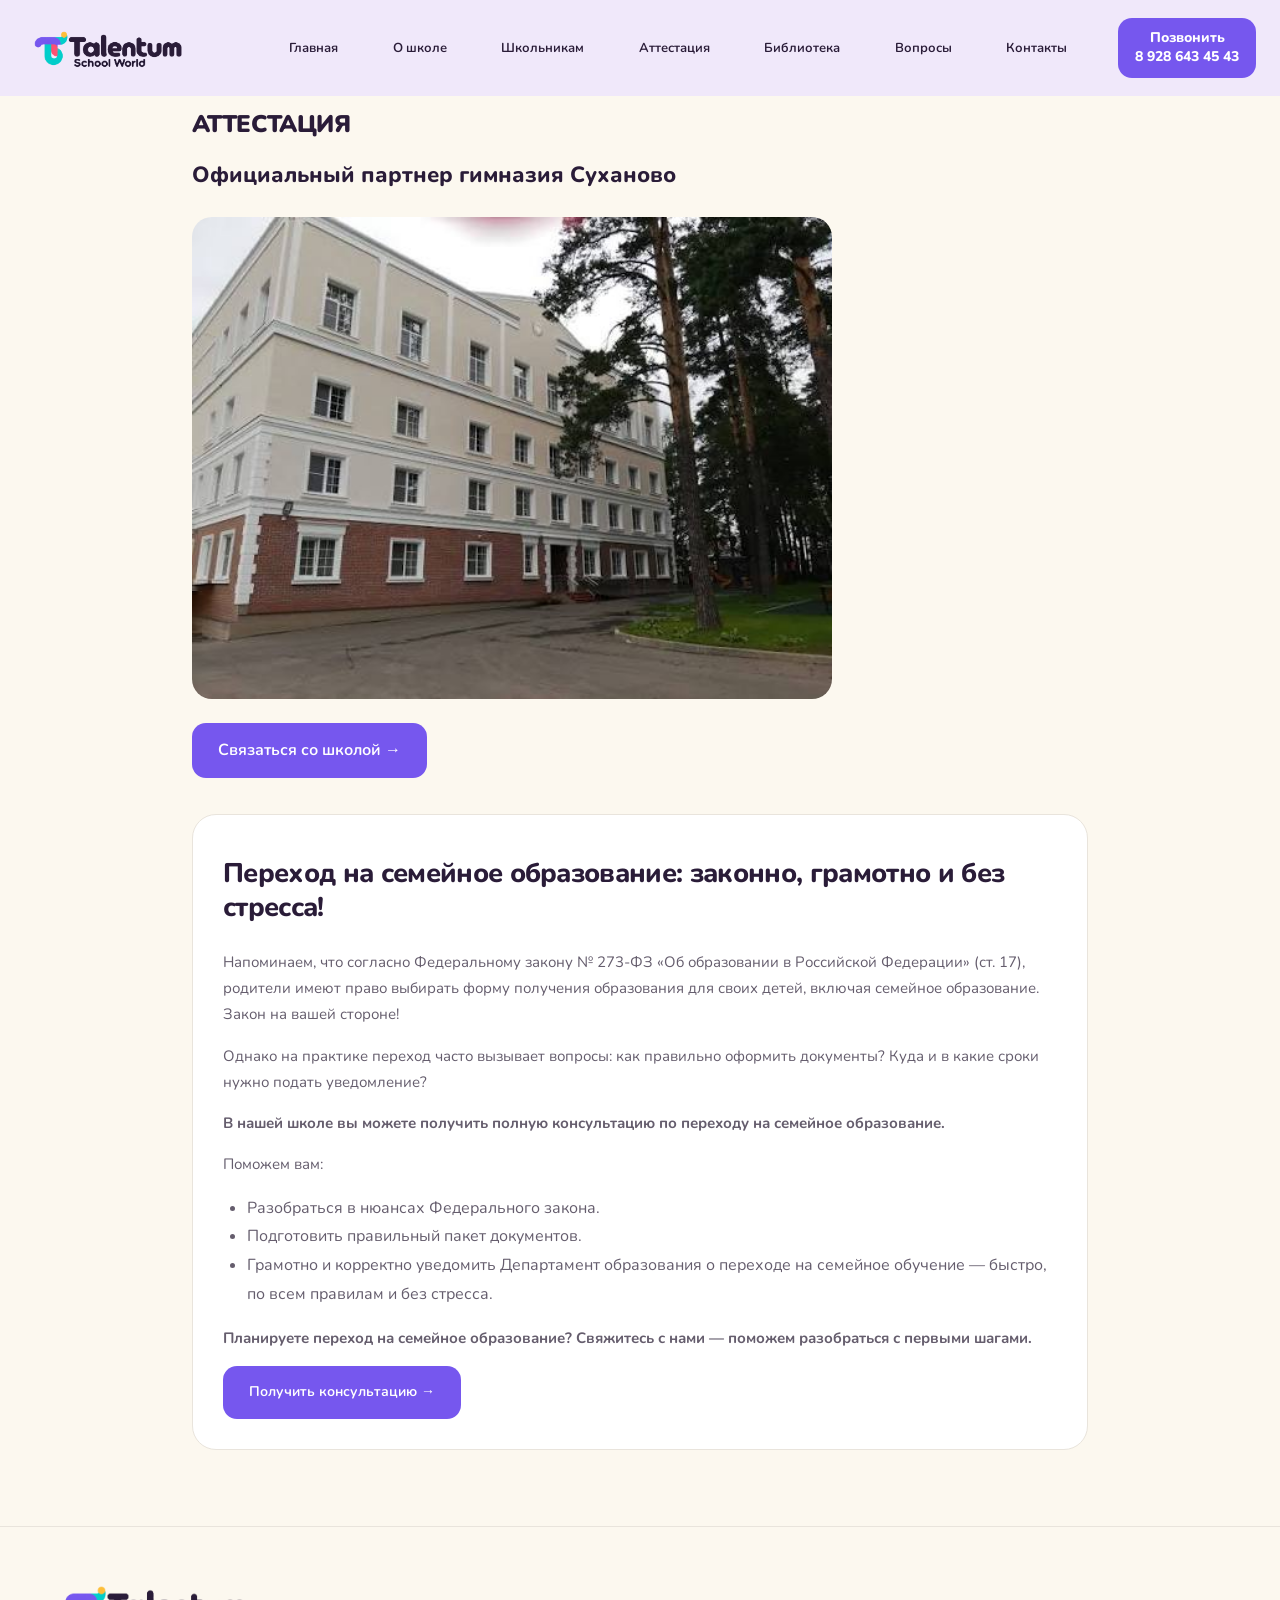
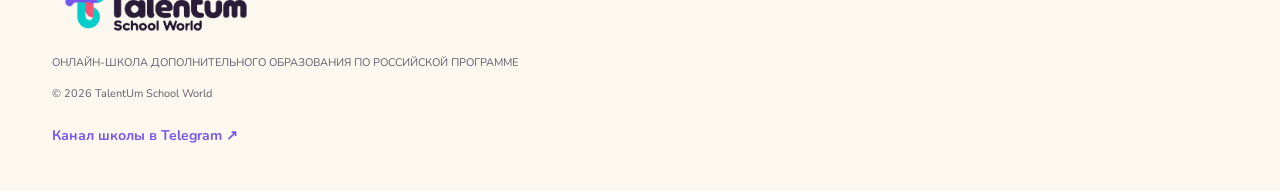
==== attestaciya.html @ a979af8d "Add family education transition consultation and contact action" ====
<!DOCTYPE html>

<html lang="ru"><head><meta charset="utf-8"/><meta content="width=device-width,initial-scale=1" name="viewport"/><title>Аттестация — TalentUm</title><link href="style.css?v=subject-stack-11" rel="stylesheet"/></head><body><header class="header"><div class="wrap" style="display:flex;align-items:center;width:100%"><a aria-label="TalentUm School World — главная" class="logo" href="index.html"><img alt="TalentUm School World" height="724" src="logo.png" width="2172"/></a><input class="mobile-toggle" id="menu" type="checkbox"/><button aria-controls="primary-navigation" aria-expanded="false" aria-label="Открыть меню" class="burger" type="button">☰</button><nav aria-label="Основная навигация" class="nav" id="primary-navigation"><a class="" href="index.html">Главная</a><a class="" href="o-shkole.html">О школе</a><a class="" href="shkolniki.html">Школьникам</a><a class="active" href="attestaciya.html">Аттестация</a><a class="" href="biblioteka.html">Библиотека</a><a class="" href="voprosy.html">Вопросы</a><a class="" href="kontakty.html">Контакты</a></nav><a class="header-booking" href="tel:+79286434543" aria-label="Позвонить в школу: 8 928 643 45 43">Позвонить<br/>8 928 643 45 43</a></div></header><main><section class="section" style="padding-top:12px"><div class="wrap" style="max-width:960px"><h1 style="margin:0 0 16px">АТТЕСТАЦИЯ</h1><p style="font-size:22px;font-weight:800;color:var(--ink)">Официальный партнер гимназия Суханово</p><img src="suhanovo-gymnasium.jpg" alt="Здание гимназии Суханово" width="515" height="388" style="width:100%;max-width:640px;height:auto;border-radius:20px"/><p style="margin:24px 0 0"><a class="btn" href="kontakty.html">Связаться со школой →</a></p><section class="info" aria-labelledby="family-education-heading" style="margin-top:36px"><h2 id="family-education-heading">Переход на семейное образование: законно, грамотно и без стресса!</h2><p>Напоминаем, что согласно Федеральному закону № 273-ФЗ «Об образовании в Российской Федерации» (ст. 17), родители имеют право выбирать форму получения образования для своих детей, включая семейное образование. Закон на вашей стороне!</p><p>Однако на практике переход часто вызывает вопросы: как правильно оформить документы? Куда и в какие сроки нужно подать уведомление?</p><p><strong>В нашей школе вы можете получить полную консультацию по переходу на семейное образование.</strong></p><p>Поможем вам:</p><ul style="padding-left:24px;line-height:1.8;color:var(--muted)"><li>Разобраться в нюансах Федерального закона.</li><li>Подготовить правильный пакет документов.</li><li>Грамотно и корректно уведомить Департамент образования о переходе на семейное обучение — быстро, по всем правилам и без стресса.</li></ul><p><strong>Планируете переход на семейное образование? Свяжитесь с нами — поможем разобраться с первыми шагами.</strong></p><a class="btn" href="kontakty.html">Получить консультацию →</a></section></div></section></main><footer class="footer"><div class="wrap"><div class="logo"><img alt="TalentUm School World" height="724" src="logo.png" width="2172"/></div><p>ОНЛАЙН-ШКОЛА ДОПОЛНИТЕЛЬНОГО ОБРАЗОВАНИЯ ПО РОССИЙСКОЙ ПРОГРАММЕ</p><p>© 2026 TalentUm School World</p><a class="channel-link" href="https://t.me/schoolworldUmmSara" rel="noopener noreferrer" target="_blank">Канал школы в Telegram ↗</a></div></footer><script src="menu.js"></script></body></html>
---- style.css ----
@font-face{font-family:'Nunito';font-style:normal;font-weight:200 1000;font-display:swap;src:url('fonts/nunito-variable.ttf') format('truetype')}
:root{--ink:#2A1C38;--muted:#2A1C38;--purple:#7657EE;--purple-dark:#7657EE;--teal:#01CDCA;--line:#FCF8EF;--paper:#7657EE14;--soft:#7657EE14;--round:26px}
*{box-sizing:border-box}html{scroll-behavior:smooth;scroll-padding-top:100px}body{margin:0;font-family:'Inter Variable',Arial,sans-serif;font-size:17px;color:var(--ink);background:var(--paper)}a{color:inherit;text-decoration:none}button{font:inherit}img{max-width:100%;display:block}h1,h2,h3{font-family:'Manrope Variable',Arial,sans-serif;font-weight:700;letter-spacing:-.045em}p{line-height:1.75;color:var(--muted)}.wrap{max-width:1240px;margin:auto;padding:0 32px}.header{height:96px;background:#FCF8EF;border-bottom:1px solid var(--line);position:sticky;top:0;z-index:20;display:flex;align-items:center}.header .wrap{display:flex;align-items:center;width:100%}.header .logo{margin-right:32px;flex-shrink:0}.header .logo img{width:170px;height:70px;object-fit:contain}.nav{display:flex;gap:20px;align-items:center;margin-left:auto}.nav a{font-size:14px;font-weight:800;white-space:nowrap;padding:10px 0;color:#2A1C38}.nav a.active{color:var(--purple)}.nav a:hover{color:var(--teal)}.btn,.cta{display:inline-flex;align-items:center;justify-content:center;gap:18px;padding:16px 25px;border-radius:15px;background:var(--purple);color:#FCF8EF;font-weight:800;line-height:1.35;border:1px solid transparent;transition:background .2s,transform .2s}.btn:hover,.cta:hover{background:var(--purple-dark);transform:translateY(-2px)}.btn span{font-size:23px}.cta{font-size:13px;padding:13px 17px;margin-left:25px;white-space:nowrap}.burger,.mobile-toggle{display:none}.burger{background:transparent;border:0;font-size:28px;color:var(--ink);cursor:pointer;padding:8px}.hero{padding:64px 0 48px;background:linear-gradient(120deg,#7657EE14 0,#7657EE14 55%,#01CDCA14 100%)}.hero-grid{display:grid;grid-template-columns:1.1fr 1fr;gap:48px;align-items:center}.hero-tag{display:inline-flex;gap:10px;align-items:center;font-size:13px;color:var(--teal);font-weight:800;margin-bottom:24px}.hero-tag>span,.caption-dot{width:8px;height:8px;border-radius:50%;background:#01CDCA;flex-shrink:0}.eyebrow{font-size:12px;font-weight:800;letter-spacing:.11em;text-transform:uppercase;color:var(--teal);line-height:1.7}.school-kind{max-width:760px;font-size:12px;line-height:1.7;letter-spacing:.035em}.hero .school-kind{font-size:10px;max-width:490px;color:#2A1C38;letter-spacing:.045em}.hero h1{font-size:clamp(37px,3.8vw,52px);line-height:1.22;margin:25px 0;max-width:650px}.hero h1 span{color:var(--purple)}.hero p{font-size:17px;max-width:475px;margin-bottom:28px}.hero-actions{display:flex;flex-wrap:wrap;align-items:center;gap:18px}.hero-link{font-size:13px;font-weight:800;color:var(--ink);padding:12px 0}.hero-link:hover{color:var(--purple)}.hero-meta{display:flex;flex-wrap:wrap;gap:10px;align-items:center;font-size:12px;font-weight:700;color:#2A1C38;margin-top:30px}.hero-meta i{width:3px;height:3px;border-radius:50%;background:#2A1C38}.hero-visual{position:relative;height:500px;overflow:hidden;border-radius:36px 36px 100px 36px;background:url('hero.jpg') center/cover;box-shadow:0 18px 60px rgba(65,48,96,.08)}.hero-video{width:100%;height:100%;position:absolute;inset:0;object-fit:cover;pointer-events:none}.hero-visual:after{content:'';position:absolute;inset:55% 0 0;background:linear-gradient(transparent,rgba(30,28,43,.58));pointer-events:none}.visual-caption{position:absolute;bottom:72px;left:28px;z-index:2;color:white;font-size:14px;font-weight:700;display:flex;align-items:center;gap:10px}.caption-dot{background:#01CDCA}.video-toggle{position:absolute;bottom:26px;left:24px;z-index:3;padding:9px 14px;color:#FCF8EF;border:1px solid #FCF8EF75;border-radius:20px;background:#2A1C3842;cursor:pointer;font-size:12px}.features{display:grid;grid-template-columns:repeat(4,minmax(0,1fr));gap:16px;padding:25px 0}.feature{display:flex;align-items:center;gap:16px;background:#FCF8EF;padding:22px 18px;border:1px solid var(--line);border-radius:18px;font-size:14px;font-weight:700;line-height:1.5}.ico{display:flex;justify-content:center;align-items:center;flex-shrink:0;width:42px;height:42px;border-radius:13px;color:var(--purple);background:#7657EE14;font-size:26px}.feature[data-accent='1'] .ico{color:#01CDCA;background:#01CDCA14}.feature[data-accent='2'] .ico{color:#FDBE39;background:#FCF8EF}.feature[data-accent='3'] .ico{color:#2A1C38;background:#01CDCA14}.section{padding:76px 0}.section h2{font-size:35px;line-height:1.35;margin:12px 0 24px;max-width:870px}.section p{margin-top:0}.about{display:grid;grid-template-columns:1fr 1fr;gap:75px;align-items:center}.about img{width:100%;border-radius:30px}.about .btn{margin-top:12px;background:var(--teal)}.cards{display:grid;grid-template-columns:repeat(3,minmax(0,1fr));gap:24px;margin-top:32px}.card{background:#FCF8EF;border:1px solid var(--line);border-radius:26px;overflow:hidden;display:flex;flex-direction:column;transition:transform .2s,box-shadow .2s}.card:hover{transform:translateY(-5px);box-shadow:0 18px 35px #2A1C380c}.card-media{aspect-ratio:2.6;overflow:hidden;width:100%;background:var(--soft)}.card-media img{width:100%;height:auto;max-width:none;transform:translateY(-20%)}.card .body{padding:28px;display:flex;flex-direction:column;flex:1}.card-category{font-size:10px;font-weight:800;letter-spacing:.06em;text-transform:uppercase;color:var(--teal);margin-bottom:18px}.card h3{font-size:24px;margin:0 0 16px;line-height:1.4}.card .mini{font-size:15px;line-height:1.65;margin-bottom:28px}.card .btn{font-size:14px;align-self:flex-start;margin-top:auto;background:#7657EE14;color:var(--purple)}.card .btn:hover{background:#7657EE14}.school-details{background:#FCF8EF}.school-details>.wrap>.eyebrow{color:var(--teal)}.grid2{display:grid;grid-template-columns:1fr 1fr;gap:24px}.info{background:#FCF8EF;border:1px solid var(--line);border-radius:24px;padding:30px;min-width:0}.info h3{font-size:21px;line-height:1.5;margin:0 0 18px}.info h2{font-size:27px;overflow-wrap:break-word}.info p{font-size:16px}.info .btn{font-size:14px}.pagehero{background:linear-gradient(125deg,#7657EE14,#01CDCA14);padding:55px 0 48px;border-bottom:1px solid var(--line)}.pagehero h1{font-size:45px;line-height:1.3;margin:8px 0 20px}.pagehero p{max-width:800px;margin-bottom:12px}.pagehero .term{font-size:14px;color:var(--teal)}.grade-links{display:flex;flex-wrap:wrap;gap:10px;margin:30px 0}.grade-links a{padding:12px 21px;border-radius:12px;background:#FCF8EF;border:1px solid #7657EE14;color:var(--purple);font-weight:800;font-size:14px}.grade-links a:hover{background:var(--soft)}.grade-grid{display:grid;grid-template-columns:repeat(3,minmax(0,1fr));gap:22px}.grade-card{padding:26px;border:1px solid var(--line);border-top:4px solid #7657EE;border-radius:22px;background:#FCF8EF;display:flex;flex-direction:column;scroll-margin-top:125px}.grade-card:nth-child(even){border-top-color:#01CDCA}.grade-head span{font-size:10px;text-transform:uppercase;letter-spacing:.09em;color:#2A1C38;font-weight:800}.grade-head h3{font-size:29px;line-height:1.35;margin:10px 0 25px;color:var(--ink)}.subject-table{width:100%;border-collapse:collapse;font-size:14px}.subject-table th{text-align:left;color:#2A1C38;font-size:10px;padding:0 0 12px;font-weight:700}.subject-table td{padding:12px 0;border-top:1px solid #FCF8EF;line-height:1.5}.subject-table td:last-child,.subject-table th:last-child{text-align:right}.subject-table td:last-child{font-weight:900;color:var(--teal);padding-left:10px}.grade-price{display:flex;align-items:center;justify-content:space-between;gap:8px;margin-top:auto;padding:28px 0 23px}.grade-price span{font-size:11px;color:var(--muted)}.grade-price strong{font-size:27px;white-space:nowrap;color:var(--purple)}.grade-card .btn{font-size:13px;padding:13px 16px;align-self:flex-start}.price-note{margin-top:28px;padding:15px 20px;background:#7657EE14;border-radius:14px;color:#2A1C38;font-size:12px}.price-note p{margin:4px 0}.course-grid{display:grid;grid-template-columns:repeat(3,minmax(0,1fr));gap:24px;margin-top:32px}.course-card{padding:30px;background:#FCF8EF;border:1px solid var(--line);border-radius:24px;display:flex;flex-direction:column}.course-tag{display:flex;align-items:center;justify-content:center;width:52px;height:52px;border-radius:16px;background:#7657EE14;color:var(--purple);font-weight:900}.course-card:nth-child(2) .course-tag{background:#FCF8EF;color:var(--teal)}.course-card:nth-child(3) .course-tag{background:#01CDCA14;color:#2A1C38}.course-card h3{font-size:25px;line-height:1.5;margin:25px 0 12px}.course-price{font-size:38px;color:var(--purple);font-weight:900;margin:20px 0 30px}.course-card .btn{align-self:flex-start;margin-top:auto;font-size:14px}.faq details{border:1px solid var(--line);background:#FCF8EF;padding:24px;border-radius:20px;margin-bottom:15px}.faq summary{font-size:18px;font-weight:800;cursor:pointer;color:var(--ink);line-height:1.5}.faq p{margin:18px 0 0}.contactlinks{display:grid;grid-template-columns:repeat(3,1fr);gap:20px}.contactlinks a{border:1px solid var(--line);padding:24px;border-radius:18px}.footer{background:#FCF8EF;border-top:1px solid var(--line);padding:45px 0;margin-top:0}.footer .logo img{width:160px;height:auto}.footer p{font-size:11px;max-width:760px;line-height:1.8;color:#2A1C38}.footer p:last-child{color:#2A1C38}.sr-only{position:absolute;width:1px;height:1px;padding:0;margin:-1px;overflow:hidden;clip:rect(0,0,0,0);white-space:nowrap;border:0}a:focus-visible,button:focus-visible,summary:focus-visible{outline:3px solid #7657EE;outline-offset:4px}
@media(max-width:1180px){.header{height:80px}.header .logo img{width:155px;height:64px}.header .cta{display:none}.burger{display:block;margin-left:auto}.nav{display:none;position:absolute;top:80px;left:0;right:0;background:#FCF8EF;flex-direction:column;align-items:stretch;padding:12px 30px 22px;gap:0;border-bottom:1px solid var(--line);max-height:calc(100dvh - 80px);overflow-y:auto}.nav a{padding:13px 0;border-bottom:1px solid #7657EE14}.mobile-toggle:checked~.nav{display:flex}.hero-grid{gap:32px}.hero h1{font-size:38px}.hero-visual{height:480px}.grade-grid{grid-template-columns:repeat(2,minmax(0,1fr))}.cards{gap:16px}.card .body{padding:23px}.card h3{font-size:22px}}
@media(max-width:900px){.hero-grid{grid-template-columns:1fr}.hero{padding-top:40px}.hero-copy{max-width:650px}.hero h1{font-size:45px}.hero-visual{height:350px;border-radius:26px 26px 70px 26px}.hero .school-kind{max-width:610px}.hero-meta{margin-top:24px}.features{grid-template-columns:1fr 1fr}.about{grid-template-columns:1fr;gap:35px}.about img{max-height:400px;object-fit:cover}.cards{grid-template-columns:1fr}.card{display:grid;grid-template-columns:1fr 1fr}.card-media{height:100%;aspect-ratio:auto;overflow:hidden}.card-media img{height:125%;width:100%;object-fit:cover;transform:translateY(-20%)}.card .body{padding:30px}.grid2,.course-grid{grid-template-columns:1fr}.section{padding:55px 0}.section h2{font-size:31px}.course-card{padding:26px}.course-price{margin-top:10px}.course-card h3{font-size:24px}}
@media(max-width:550px){body{font-size:16px}.wrap{padding:0 20px}.header{height:76px}.nav{top:76px;max-height:calc(100dvh - 76px)}.header .logo img{width:145px;height:61px}.hero{padding:32px 0 25px}.hero-grid{gap:30px}.hero-tag{margin-bottom:18px;font-size:12px}.hero .school-kind{font-size:9px;line-height:1.85;letter-spacing:.025em}.hero h1{font-size:33px;line-height:1.3;margin:22px 0}.hero p{font-size:16px}.hero-actions{gap:8px}.hero-actions .btn{width:100%;justify-content:space-between;padding:16px 20px}.hero-link{padding-top:16px}.hero-meta{font-size:11px;gap:8px}.hero-visual{height:280px;border-radius:22px 22px 65px 22px}.visual-caption{left:20px;font-size:13px}.video-toggle{left:17px}.features{gap:10px;padding:18px 0}.feature{padding:17px 12px;gap:9px;font-size:12px;align-items:flex-start;flex-direction:column;border-radius:16px}.ico{width:33px;height:33px;border-radius:10px;font-size:21px}.section{padding:45px 0}.section h2{font-size:27px;margin-bottom:23px}.eyebrow{font-size:10px}.about{gap:30px}.about img{border-radius:22px}.cards{margin-top:28px;gap:20px}.card{display:flex}.card-media{height:auto;aspect-ratio:2.6}.card-media img{height:auto;object-fit:unset;transform:translateY(-20%)}.card .body{padding:25px}.card h3{font-size:25px}.card .mini{font-size:15px}.card-category{margin-bottom:15px;font-size:9px}.info{padding:24px;border-radius:20px}.info h3{font-size:20px}.info h2{font-size:24px}.info p{font-size:15px}.pagehero{padding:35px 0}.pagehero h1{font-size:34px}.school-kind{font-size:10px}.grade-grid{grid-template-columns:1fr;gap:20px}.grade-card{padding:24px}.grade-price strong{font-size:30px}.subject-table{font-size:14px}.grade-links{gap:8px}.grade-links a{padding:10px 16px}.course-card h3{font-size:23px}.course-price{font-size:34px}.faq details{padding:20px}.faq summary{font-size:16px}.contactlinks{grid-template-columns:1fr}.footer{padding:35px 0}.footer p{font-size:10px}}
@media(prefers-reduced-motion:reduce){html{scroll-behavior:auto}*,*:before,*:after{transition:none!important}}

/* Consistent SVG benefit icons. */
.feature .ico{display:flex;align-items:center;justify-content:center;flex-shrink:0;line-height:1}
.feature .ico svg{display:block;width:29px;height:29px;flex-shrink:0}
.feature-label{display:block;line-height:1.55}
@media(max-width:550px){.feature .ico{width:38px;height:38px}.feature .ico svg{width:26px;height:26px}.feature-label{line-height:1.6}}

/* Modern typography. */
body{font-size:16px}h1,h2,h3{letter-spacing:-.035em}h1{font-weight:750}.hero h1{font-size:clamp(38px,4vw,56px);line-height:1.12;letter-spacing:-.045em}.hero p{font-size:16px;line-height:1.75}.hero-link{font-weight:650}.nav a{font-size:13px;font-weight:650}.btn,.cta{font-weight:650}.feature{font-size:13px;font-weight:550}.section h2{font-weight:750;line-height:1.25}.card h3,.info h3{font-weight:700;letter-spacing:-.025em}.eyebrow{font-weight:650}.section p{line-height:1.75}.card .mini{font-size:14px}.grade-head h3{font-weight:750}.course-card h3{font-size:23px}.info p{font-size:15px}.hero-meta{font-weight:500}.footer p{font-size:11px}
@media(max-width:1180px){.hero h1{font-size:43px}}
@media(max-width:900px){.hero h1{font-size:46px}}
@media(max-width:550px){.hero h1{font-size:34px;line-height:1.15}.hero p{font-size:15px}.section h2{font-size:28px}.feature{font-size:12px}.card h3{font-size:24px}.info h3{font-size:20px}.info h2{font-size:24px}.course-card h3{font-size:23px}}

/* TalentUm colourful school identity */
:root{--ink:#2A1C38;--muted:#2A1C38;--purple:#7657EE;--purple-dark:#7657EE;--teal:#2A1C38;--line:#FCF8EF;--paper:#FCF8EF;--soft:#7657EE14}
.header{border-bottom:0;box-shadow:0 3px 20px #7657EE20}.nav a.active{color:#7657EE}.nav a.active:after{content:'';display:block;height:3px;background:#FDBE39;border-radius:4px;margin-top:4px}.btn,.cta{background:linear-gradient(#7657EE,#7657EE);box-shadow:0 5px 0 #7657EE,0 8px 16px #7657EE23;border-radius:17px}.btn:hover,.cta:hover{background:#7657EE;box-shadow:0 3px 0 #7657EE}.hero{background:radial-gradient(ellipse at 86% 55%,#FCF8EF 0,transparent 55%),linear-gradient(135deg,#FCF8EF,#FCF8EF);padding:65px 0 35px}.hero-grid{grid-template-columns:.95fr 1.15fr;gap:16px}.hero-tag{background:#FCF8EF;padding:9px 15px;border-radius:24px;color:#7657EE;border:1px solid #7657EE14;margin-bottom:18px}.hero-tag>span{background:#01CDCA}.hero .school-kind{color:#2A1C38;font-size:10px}.hero h1{font-size:clamp(38px,3.7vw,54px);font-weight:800;line-height:1.16;color:#2A1C38}.hero h1 span{color:#7657EE}.hero h1 span:after{content:'';display:block;width:100px;height:7px;border-radius:8px;background:#FDBE39;margin-top:12px}.hero p{color:#2A1C38}.hero-visual{height:auto;overflow:visible;border-radius:0;background:none;box-shadow:none}.hero-visual:after{display:none}.hero-visual>img{width:100%;height:auto;object-fit:contain}.hero-meta{color:#7657EE}.features{gap:18px;padding:30px 0}.feature{border:none;background:#7657EE14;box-shadow:0 5px 0 #7657EE14;border-radius:23px;padding:24px 20px;font-size:14px}.feature:nth-child(2){background:#01CDCA14;box-shadow:0 5px 0 #01CDCA14}.feature:nth-child(3){background:#FCF8EF;box-shadow:0 5px 0 #FCF8EF}.feature:nth-child(4){background:#01CDCA14;box-shadow:0 5px 0 #01CDCA14}.ico,.feature[data-accent='1'] .ico,.feature[data-accent='2'] .ico,.feature[data-accent='3'] .ico{background:#FCF8EF;width:48px;height:48px;border-radius:15px;box-shadow:0 3px 7px #7657EE10;color:#7657EE}.feature[data-accent='1'] .ico{color:#01CDCA}.feature[data-accent='2'] .ico{color:#FDBE39}.feature[data-accent='3'] .ico{color:#7657EE}.eyebrow{color:#7657EE}.section h2{font-weight:800}.about{gap:60px}.about img{box-shadow:0 8px 0 #FCF8EF;border-radius:32px}.about .btn{background:linear-gradient(#01CDCA,#01CDCA);box-shadow:0 5px 0 #2A1C38}.card{border:0;box-shadow:0 6px 0 #7657EE14,0 12px 24px #FDBE3912}.card:nth-child(2){box-shadow:0 6px 0 #01CDCA14}.card:nth-child(3){box-shadow:0 6px 0 #01CDCA14}.card-media{aspect-ratio:1.9}.card-media img{width:100%;height:100%;transform:none;object-fit:cover}.card .btn{background:#7657EE14;box-shadow:none;color:#7657EE}.card:nth-child(2) .btn{background:#01CDCA14;color:#7657EE}.card:nth-child(3) .btn{background:#01CDCA14;color:#2A1C38}.school-details{background:#7657EE14;border-top:1px solid #7657EE14;border-bottom:1px solid #7657EE14}.info{border:0;box-shadow:0 5px 0 #FCF8EF}.school-details .info:nth-child(2){background:#FCF8EF}.pagehero{background:radial-gradient(ellipse at 90% 80%,#FCF8EF,transparent 60%),#FCF8EF}.pagehero h1{font-weight:800;color:#2A1C38}.grade-links a{border:0;box-shadow:0 4px 0 #7657EE14;background:#7657EE14;color:#7657EE}.grade-card{border:0;border-top:7px solid #01CDCA;box-shadow:0 7px 0 #FCF8EF,0 15px 25px #7657EE10}.grade-card:nth-child(even){border-top-color:#7657EE}.grade-head h3{color:#01CDCA}.grade-card:nth-child(even) h3{color:#7657EE}.grade-price strong{color:#01CDCA}.grade-card:nth-child(even) .grade-price strong{color:#7657EE}.course-card{border:0;border-top:7px solid #7657EE;box-shadow:0 6px 0 #FCF8EF}.course-card:nth-child(2){border-top-color:#01CDCA}.course-card:nth-child(3){border-top-color:#7657EE}.course-tag{background:#7657EE14;color:#7657EE;box-shadow:0 4px 0 #7657EE14}.course-card:nth-child(2) .course-tag{background:#01CDCA14;color:#01CDCA}.course-card:nth-child(3) .course-tag{background:#01CDCA14;color:#7657EE}.price-note{background:#FCF8EF;color:#FDBE39}.faq details{border:0;box-shadow:0 4px 0 #FCF8EF}.footer{border-top:4px solid #FDBE39;background:#FCF8EF}.channel-link{display:inline-block;color:#7657EE;font-size:14px;font-weight:700;margin-top:12px}.parents-art{width:460px;max-width:100%;border-radius:30px;margin:0 auto 40px}a:focus-visible,button:focus-visible,summary:focus-visible{outline-color:#7657EE}
@media(max-width:1180px){.hero-grid{gap:15px}.hero h1{font-size:40px}}
@media(max-width:900px){.hero-grid{grid-template-columns:1fr}.hero-copy{max-width:670px}.hero-visual{max-width:670px;width:100%;margin:10px auto 0}.hero h1{font-size:46px}.card-media{height:100%;aspect-ratio:auto}.card-media img{height:100%;transform:none}.about img{object-fit:contain;max-height:none}}
@media(max-width:550px){.hero{padding:30px 0 20px}.hero h1{font-size:34px}.hero-grid{gap:12px}.hero-visual{width:calc(100% + 24px);max-width:none;margin-left:-12px}.hero-actions .btn{width:100%}.hero-meta{margin-top:22px}.features{gap:13px;padding:25px 0}.feature{padding:18px 15px;font-size:12px;gap:12px}.ico,.feature[data-accent='1'] .ico,.feature[data-accent='2'] .ico,.feature[data-accent='3'] .ico{width:42px;height:42px}.card-media{height:auto;aspect-ratio:1.9}.card-media img{height:100%;transform:none}.section h2{font-size:28px}.about{gap:34px}.hero-tag{font-size:11px}.hero .school-kind{font-size:9px}.hero-link{padding-top:18px}}

.feature .ico,.feature[data-accent='1'] .ico,.feature[data-accent='2'] .ico,.feature[data-accent='3'] .ico{width:60px;height:60px;background:transparent;box-shadow:none;border-radius:0}.feature .ico img{width:100%;height:100%;object-fit:contain}.about img{height:340px;object-fit:contain;padding:12px;background:#FCF8EF}.card-media img[src="icon-cap.png"]{object-fit:contain;padding:15px;background:#01CDCA14}.hero-visual{transform:translateX(10px)}
@media(max-width:900px){.hero-visual{transform:none}}
@media(max-width:550px){.feature .ico,.feature[data-accent='1'] .ico,.feature[data-accent='2'] .ico,.feature[data-accent='3'] .ico{width:56px;height:56px}.about img{height:260px}}

/* Soft brand palette inspired by the school's educational materials. */
:root{--ink:#2A1C38;--muted:#655D6D;--purple:#7657EE;--purple-dark:#2A1C38;--teal:#01CDCA;--line:#E9E4DC;--paper:#FCF8EF;--soft:#F0E8FA;--mint:#E3F5EF;--rose:#FCEAF0;--butter:#FFF4D3;--surface:#FFFFFF;--yellow:#FDBE39}
body,.header,.footer,.nav{background:var(--paper)}
.header{border-bottom:1px solid var(--line);box-shadow:none}
.nav a,.hero .school-kind,.hero p,.hero-meta,.footer p,.grade-head span,.subject-table th{color:var(--muted)}
h1,h2,h3,.hero h1,.pagehero h1,.grade-head h3,.grade-card:nth-child(even) h3,.grade-price strong,.grade-card:nth-child(even) .grade-price strong,.course-price{color:var(--ink)}
.hero h1 span{color:var(--ink)}
.hero h1 span:after{background:var(--teal);height:4px;width:64px}
.btn,.cta,.about .btn,.hero-actions .lesson-cta{background:var(--purple);color:var(--surface);box-shadow:none;border-radius:14px}
.btn:hover,.cta:hover,.about .btn:hover{background:var(--ink);color:var(--surface);box-shadow:none}
.hero,.pagehero{background:var(--paper)}
.hero-tag{color:var(--ink);background:var(--soft);border:1px solid transparent}
.hero-tag>span{background:var(--teal)}
.eyebrow,.card-category,.school-details>.wrap>.eyebrow,.pagehero .term{color:var(--ink)}
.feature,.feature:nth-child(2),.feature:nth-child(3),.feature:nth-child(4){box-shadow:none;border:1px solid var(--line)}
.feature{background:var(--soft)}
.feature:nth-child(2){background:var(--mint)}
.feature:nth-child(3){background:var(--rose)}
.feature:nth-child(4){background:var(--butter)}
.card,.info,.grade-card,.course-card,.faq details{background:var(--surface);border:1px solid var(--line);box-shadow:none}
.card:nth-child(2),.card:nth-child(3),.card:hover{box-shadow:none}
.card:hover{border-color:#7657EE70}
.card-media{background:var(--soft)}
.card .btn,.card:nth-child(2) .btn,.card:nth-child(3) .btn{background:var(--soft);color:var(--ink);box-shadow:none}
.card:nth-child(2) .btn{background:var(--rose)}
.card:nth-child(3) .btn{background:var(--mint)}
.card .btn:hover{background:var(--purple);color:var(--surface)}
.school-details{background:var(--mint);border-color:var(--line)}
.school-details .info:nth-child(2){background:var(--soft)}
.grade-links a{background:var(--soft);color:var(--ink);border:1px solid var(--line);box-shadow:none}
.grade-links a:hover{background:var(--mint)}
.grade-card,.course-card{border-top:4px solid var(--purple)}
.grade-card:nth-child(even),.course-card:nth-child(2){border-top-color:var(--teal)}
.course-card:nth-child(3){border-top-color:#E8A3BE}
.course-tag,.course-card:nth-child(2) .course-tag,.course-card:nth-child(3) .course-tag{background:var(--soft);color:var(--ink);box-shadow:none}
.course-card:nth-child(2) .course-tag{background:var(--mint)}
.course-card:nth-child(3) .course-tag{background:var(--rose)}
.subject-table td{border-color:var(--line)}
.subject-table td:last-child{color:var(--ink)}
.price-note{background:var(--butter);color:var(--ink)}
.about img,.card-media img[src="icon-cap.png"]{background:var(--soft);box-shadow:none}
.footer{border-top:1px solid var(--line)}
.channel-link{color:var(--purple)}
.contactlinks a{background:var(--surface);border-color:var(--line)}
a:focus-visible,button:focus-visible,summary:focus-visible{outline-color:var(--purple)}

/* Preserve the supplied transparent logo and its original proportions. */
.header .logo img{width:190px;height:auto;object-fit:contain}
.footer .logo img{width:210px;height:auto}
@media(max-width:1180px){.header .logo img{width:180px;height:auto}}
@media(max-width:550px){.header .logo img{width:165px;height:auto}}

/* Translucent lavender header with evenly spaced navigation. */
body,button{font-family:'Nunito',Arial,sans-serif}
h1,h2,h3{font-family:'Nunito',Arial,sans-serif;letter-spacing:-.025em;font-weight:900}
.header{background:var(--soft);border-bottom:0;backdrop-filter:blur(10px);-webkit-backdrop-filter:blur(10px)}
.header .logo{margin-right:32px}
.nav a{border:1px solid transparent;border-radius:10px;padding:9px 5px;background:transparent;color:#2A1C38;transition:border-color .2s,background-color .2s}
.nav a.active{color:#2A1C38;border-color:transparent;background:transparent}
.nav a.active:after{display:none}
.nav a:hover,.nav a:focus-visible{border-color:#2A1C38;color:#2A1C38;background:transparent}
.header-booking{display:inline-flex;align-items:center;justify-content:center;flex-shrink:0;max-width:205px;padding:10px 16px;margin-left:32px;border:1px solid transparent;border-radius:14px;background:#7657EE;color:#FFFFFF;font-size:14px;font-weight:800;text-align:center;line-height:1.35;transition:border-color .2s,background-color .2s}
.header-booking:hover,.header-booking:focus-visible{border-color:#2A1C38;background:#7657EE}
@media(min-width:1181px){.header .wrap{max-width:1500px;gap:0;padding-left:24px;padding-right:24px}.header .logo img{width:170px}.nav{margin-left:0;flex:1;min-width:0;justify-content:space-between;gap:8px;background:transparent}.nav a{font-size:13px}}
@media(max-width:1180px){.nav{background:var(--soft);gap:12px}.nav a{padding:12px 16px}.header-booking{margin-left:16px;max-width:205px}.burger{order:3;margin-left:16px}.header .logo{margin-right:auto}}
@media(max-width:550px){.header .wrap{padding:0 16px}.header .logo img{width:125px}.header-booking{font-size:11px;padding:8px;max-width:138px;margin-left:8px}.burger{margin-left:8px;padding:6px}}
@media(max-width:360px){.header .logo img{width:105px}.header-booking{max-width:125px}}
.hero-actions .lesson-cta{background:#7657EE;color:#FCF8EF;max-width:100%;text-align:center}
.hero-actions .lesson-cta:hover{background:#2A1C38}

/* Full-width background video with a dark overlay for readable hero copy. */
.hero{position:relative;isolation:isolate;overflow:hidden;background:#2A1C38;padding:90px 0;min-height:620px;display:flex;align-items:center}
.hero .hero-school-video{position:absolute;inset:0;z-index:-2;width:100%;height:100%;object-fit:cover;pointer-events:none}
.hero::before{content:"";position:absolute;inset:0;z-index:-1;background:linear-gradient(90deg,rgba(18,13,28,.64),rgba(18,13,28,.30))}
.hero .hero-grid{width:100%;grid-template-columns:1fr;gap:0}
.hero .hero-copy{max-width:760px}
.hero h1,.hero h1 span,.hero p,.hero .school-kind,.hero .hero-meta,.hero .hero-link{color:#fff}
.hero h1,.hero p,.hero .school-kind,.hero .hero-meta,.hero .hero-link{text-shadow:0 2px 12px #0006}
.hero .hero-tag{background:#FCF8EFed;color:var(--ink)}
.hero .hero-meta i{background:#fff8}
.hero .hero-link:focus-visible{outline-color:#fff}
@media(max-width:900px){.hero{padding:70px 0;min-height:580px}}
@media(max-width:550px){.hero{padding:48px 0;min-height:560px}.hero::before{background:rgba(18,13,28,.55)}}

/* Muted contact colors complement the school palette. */
.contactlinks a{display:flex;align-items:center;justify-content:center;min-height:88px;text-align:center;font-weight:800;line-height:1.5;transition:background-color .2s,box-shadow .2s,transform .2s}
.contactlinks .contact-telegram{background:#DCEEF8;border-color:#BDDCEB;color:#24546C}
.contactlinks .contact-whatsapp{background:#DDF0E5;border-color:#BBDDC9;color:#285C43}
.contactlinks .contact-phone{background:var(--soft);border-color:#D8C8EC;color:#573F85}
.contactlinks .contact-telegram:hover{background:#CBE5F3}
.contactlinks .contact-whatsapp:hover{background:#CAE7D7}
.contactlinks .contact-phone:hover{background:#E4D7F3}
.contactlinks a:hover{transform:translateY(-2px);box-shadow:0 5px 16px #2A1C3810}
@media(prefers-reduced-motion:reduce){.contactlinks a{transition:none}.contactlinks a:hover{transform:none}}

/* Bring the hero copy upward and give the message a little more presence. */
.hero{align-items:flex-start;padding-top:56px}
.hero h1{font-size:clamp(42px,4.2vw,60px);max-width:760px}
.hero p{font-size:18px;max-width:540px}
@media(max-width:900px){.hero{padding-top:44px}.hero h1{font-size:48px}}
@media(max-width:550px){.hero{padding-top:32px}.hero h1{font-size:36px}.hero p{font-size:17px}}

/* Give the desktop menu breathing room after the logo. */
@media(min-width:1181px){.header .logo{margin-right:64px}.header .nav{gap:20px;justify-content:space-between}.header .nav a{padding:10px 0}.header-booking{margin-left:36px}}
@media(min-width:1440px){.header .logo{margin-right:80px}.header .nav{gap:28px}}

/* Fit the full hero message into shorter desktop windows. */
@media(min-width:901px){
 .hero{min-height:calc(100svh - 96px);padding:36px 0 28px;align-items:center}
}
@media(min-width:901px) and (max-height:760px){
 .hero{padding:24px 0}
 .hero h1{font-size:clamp(42px,3.7vw,52px);line-height:1.12;margin:18px 0}
 .hero p{font-size:17px;line-height:1.6;margin:18px 0}
 .hero .hero-meta{margin-top:20px}
 .hero .school-kind{line-height:1.5}
}

/* Enrollment gift and expandable attestation information. */
.school-bonus{padding:36px 0}
.bonus-card{display:flex;align-items:center;justify-content:space-between;gap:32px;padding:32px 36px;background:var(--butter);border:1px solid #EAD9A6;border-radius:24px}
.bonus-card .eyebrow{color:#735425}
.bonus-card h2{margin:10px 0 12px}
.bonus-card p{margin:0;max-width:680px;color:var(--ink)}
.bonus-card .btn{flex-shrink:0}
.attestation-card{margin-top:24px;background:var(--soft);border:1px solid #D8C8EC;border-radius:20px;overflow:hidden}
.attestation-card summary{display:flex;align-items:center;justify-content:space-between;gap:20px;padding:26px 32px;font-size:20px;font-weight:900;letter-spacing:.06em;cursor:pointer;list-style:none}
.attestation-card summary::-webkit-details-marker{display:none}
.attestation-card summary::after{content:'+';font-size:28px;line-height:1}
.attestation-card[open] summary::after{content:'−'}
.attestation-content{padding:0 32px 28px}
.attestation-content p{margin:0;font-size:20px;font-weight:800;color:var(--ink)}
.attestation-content img{width:100%;height:auto;margin-top:24px;border-radius:16px}
@media(max-width:700px){.bonus-card{flex-direction:column;align-items:stretch;padding:26px 22px;gap:24px}.bonus-card h2{font-size:28px}.attestation-card summary{padding:22px;font-size:18px}.attestation-content{padding:0 22px 24px}.attestation-content p{font-size:18px}}

/* Keep space between desktop menu labels and their hover borders. */
@media(min-width:1181px){.header .nav a{padding:10px 14px}.header .nav{gap:12px}}

/* A little more separation between the logo and desktop navigation. */
@media(min-width:1181px){.header .logo{margin-right:80px}}
@media(min-width:1440px){.header .logo{margin-right:96px}}

/* Gift illustration matches the purple and gold offer palette. */
.bonus-card{display:grid;grid-template-columns:150px minmax(0,1fr) auto;gap:28px}
.bonus-art{display:block;width:150px;height:auto;object-fit:contain}
@media(min-width:701px) and (max-width:1000px){.bonus-card{grid-template-columns:120px minmax(0,1fr)}.bonus-art{width:120px;grid-row:1 / 3}.bonus-card .btn{grid-column:2;justify-self:start}}
@media(max-width:700px){.bonus-card{grid-template-columns:1fr;gap:18px}.bonus-art{width:130px;justify-self:center}.bonus-card .btn{justify-self:stretch}}

/* Stacked subject cards with quiet controls on the image. */
.subject-carousel{min-width:0;align-self:start;position:relative;isolation:isolate;padding:16px 16px 0 0}
.subject-carousel::before,.subject-carousel::after{content:'';position:absolute;border-radius:20px;inset:0 0 24px 24px;background:var(--paper) center/cover no-repeat;border:1px solid #D8C8EC;pointer-events:none}
.subject-carousel::before{background-image:var(--stack-back);opacity:.45}
.subject-carousel::after{inset:8px 8px 12px 12px;background-image:var(--stack-next);opacity:.7}
.subject-slides{position:relative;z-index:1;display:flex;overflow-x:auto;scroll-snap-type:x mandatory;scrollbar-width:none;border-radius:20px;overscroll-behavior-x:contain;box-shadow:0 8px 24px #2A1C3812}
.subject-slides::-webkit-scrollbar{display:none}
.subject-slide{flex:0 0 100%;min-width:0;margin:0;scroll-snap-align:start;scroll-snap-stop:always;background:var(--paper)}
.subject-slide img{display:block;width:100%;height:auto;aspect-ratio:16/9;object-fit:contain;border-radius:20px}
.subject-controls{position:absolute;z-index:2;left:10px;right:26px;top:calc(50% + 8px);transform:translateY(-50%);display:flex;align-items:center;justify-content:space-between;pointer-events:none}
.subject-controls button{pointer-events:auto;display:flex;align-items:center;justify-content:center;width:42px;height:48px;border:1px solid #2A1C381A;border-radius:14px;background:#FCF8EFC9;color:#2A1C38;font:inherit;font-size:26px;cursor:pointer;opacity:0;transition:opacity .2s,background-color .2s;box-shadow:0 2px 8px #2A1C3810}
.subject-carousel:hover .subject-controls button,.subject-carousel:focus-within .subject-controls button{opacity:.65}
.subject-controls button:hover,.subject-controls button:focus-visible{opacity:1;background:var(--paper)}
@media(hover:none),(pointer:coarse){.subject-controls button{opacity:.65}}
@media(prefers-reduced-motion:reduce){.subject-controls button{transition:none}}

/* Yellow brand accent keeps the free lesson action visible over video. */
.hero-actions .lesson-cta{background:var(--yellow);color:var(--ink);border-color:var(--yellow);box-shadow:0 6px 20px #FDBE3930}
.hero-actions .lesson-cta:hover,.hero-actions .lesson-cta:focus-visible{background:#FFD16A;color:var(--ink);border-color:#FFD16A;box-shadow:0 8px 24px #FDBE3940}
.hero-actions .lesson-cta:focus-visible{outline:3px solid #fff;outline-offset:4px}

/* White headline over the darkened video. */
.hero h1,.hero h1 span{color:#fff}
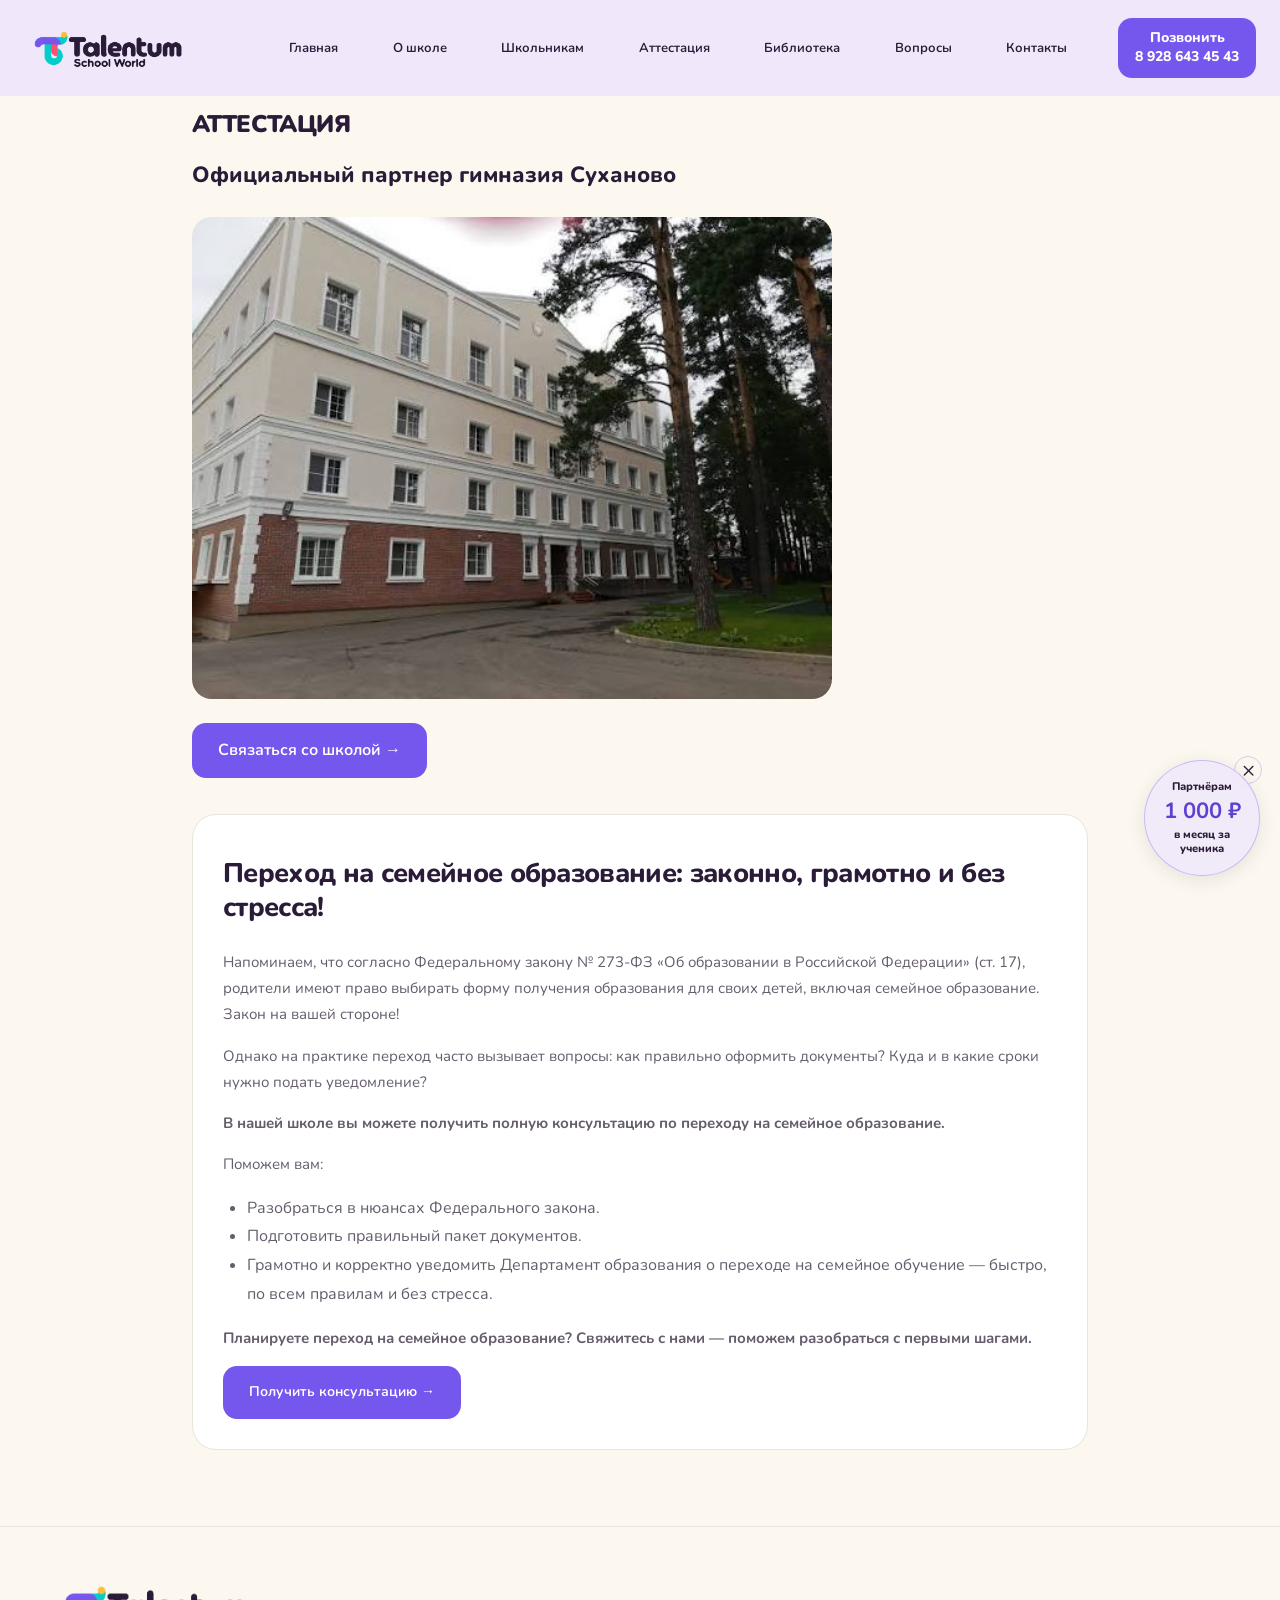
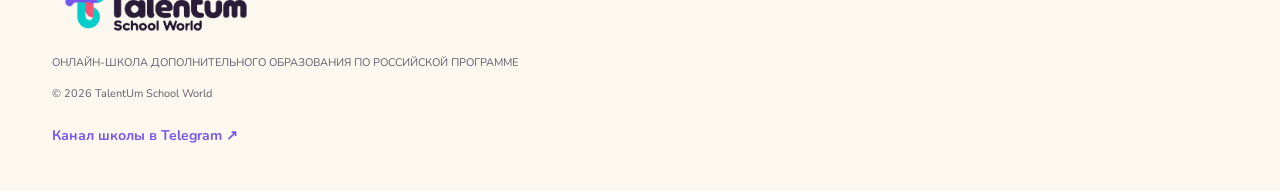
==== commit 38b468ed: "Add dismissible partner program banner and accessible details dialog" ====
--- a/attestaciya.html
+++ b/attestaciya.html
@@ -1,3 +1,3 @@
 <!DOCTYPE html>
 
-<html lang="ru"><head><meta charset="utf-8"/><meta content="width=device-width,initial-scale=1" name="viewport"/><title>Аттестация — TalentUm</title><link href="style.css?v=subject-stack-11" rel="stylesheet"/></head><body><header class="header"><div class="wrap" style="display:flex;align-items:center;width:100%"><a aria-label="TalentUm School World — главная" class="logo" href="index.html"><img alt="TalentUm School World" height="724" src="logo.png" width="2172"/></a><input class="mobile-toggle" id="menu" type="checkbox"/><button aria-controls="primary-navigation" aria-expanded="false" aria-label="Открыть меню" class="burger" type="button">☰</button><nav aria-label="Основная навигация" class="nav" id="primary-navigation"><a class="" href="index.html">Главная</a><a class="" href="o-shkole.html">О школе</a><a class="" href="shkolniki.html">Школьникам</a><a class="active" href="attestaciya.html">Аттестация</a><a class="" href="biblioteka.html">Библиотека</a><a class="" href="voprosy.html">Вопросы</a><a class="" href="kontakty.html">Контакты</a></nav><a class="header-booking" href="tel:+79286434543" aria-label="Позвонить в школу: 8 928 643 45 43">Позвонить<br/>8 928 643 45 43</a></div></header><main><section class="section" style="padding-top:12px"><div class="wrap" style="max-width:960px"><h1 style="margin:0 0 16px">АТТЕСТАЦИЯ</h1><p style="font-size:22px;font-weight:800;color:var(--ink)">Официальный партнер гимназия Суханово</p><img src="suhanovo-gymnasium.jpg" alt="Здание гимназии Суханово" width="515" height="388" style="width:100%;max-width:640px;height:auto;border-radius:20px"/><p style="margin:24px 0 0"><a class="btn" href="kontakty.html">Связаться со школой →</a></p><section class="info" aria-labelledby="family-education-heading" style="margin-top:36px"><h2 id="family-education-heading">Переход на семейное образование: законно, грамотно и без стресса!</h2><p>Напоминаем, что согласно Федеральному закону № 273-ФЗ «Об образовании в Российской Федерации» (ст. 17), родители имеют право выбирать форму получения образования для своих детей, включая семейное образование. Закон на вашей стороне!</p><p>Однако на практике переход часто вызывает вопросы: как правильно оформить документы? Куда и в какие сроки нужно подать уведомление?</p><p><strong>В нашей школе вы можете получить полную консультацию по переходу на семейное образование.</strong></p><p>Поможем вам:</p><ul style="padding-left:24px;line-height:1.8;color:var(--muted)"><li>Разобраться в нюансах Федерального закона.</li><li>Подготовить правильный пакет документов.</li><li>Грамотно и корректно уведомить Департамент образования о переходе на семейное обучение — быстро, по всем правилам и без стресса.</li></ul><p><strong>Планируете переход на семейное образование? Свяжитесь с нами — поможем разобраться с первыми шагами.</strong></p><a class="btn" href="kontakty.html">Получить консультацию →</a></section></div></section></main><footer class="footer"><div class="wrap"><div class="logo"><img alt="TalentUm School World" height="724" src="logo.png" width="2172"/></div><p>ОНЛАЙН-ШКОЛА ДОПОЛНИТЕЛЬНОГО ОБРАЗОВАНИЯ ПО РОССИЙСКОЙ ПРОГРАММЕ</p><p>© 2026 TalentUm School World</p><a class="channel-link" href="https://t.me/schoolworldUmmSara" rel="noopener noreferrer" target="_blank">Канал школы в Telegram ↗</a></div></footer><script src="menu.js"></script></body></html>+<html lang="ru"><head><meta charset="utf-8"/><meta content="width=device-width,initial-scale=1" name="viewport"/><title>Аттестация — TalentUm</title><link href="style.css?v=partner-banner-17" rel="stylesheet"/></head><body><header class="header"><div class="wrap" style="display:flex;align-items:center;width:100%"><a aria-label="TalentUm School World — главная" class="logo" href="index.html"><img alt="TalentUm School World" height="724" src="logo.png" width="2172"/></a><input class="mobile-toggle" id="menu" type="checkbox"/><button aria-controls="primary-navigation" aria-expanded="false" aria-label="Открыть меню" class="burger" type="button">☰</button><nav aria-label="Основная навигация" class="nav" id="primary-navigation"><a class="" href="index.html">Главная</a><a class="" href="o-shkole.html">О школе</a><a class="" href="shkolniki.html">Школьникам</a><a class="active" href="attestaciya.html">Аттестация</a><a class="" href="biblioteka.html">Библиотека</a><a class="" href="voprosy.html">Вопросы</a><a class="" href="kontakty.html">Контакты</a></nav><a class="header-booking" href="tel:+79286434543" aria-label="Позвонить в школу: 8 928 643 45 43">Позвонить<br/>8 928 643 45 43</a></div></header><main><section class="section" style="padding-top:12px"><div class="wrap" style="max-width:960px"><h1 style="margin:0 0 16px">АТТЕСТАЦИЯ</h1><p style="font-size:22px;font-weight:800;color:var(--ink)">Официальный партнер гимназия Суханово</p><img src="suhanovo-gymnasium.jpg" alt="Здание гимназии Суханово" width="515" height="388" style="width:100%;max-width:640px;height:auto;border-radius:20px"/><p style="margin:24px 0 0"><a class="btn" href="kontakty.html">Связаться со школой →</a></p><section class="info" aria-labelledby="family-education-heading" style="margin-top:36px"><h2 id="family-education-heading">Переход на семейное образование: законно, грамотно и без стресса!</h2><p>Напоминаем, что согласно Федеральному закону № 273-ФЗ «Об образовании в Российской Федерации» (ст. 17), родители имеют право выбирать форму получения образования для своих детей, включая семейное образование. Закон на вашей стороне!</p><p>Однако на практике переход часто вызывает вопросы: как правильно оформить документы? Куда и в какие сроки нужно подать уведомление?</p><p><strong>В нашей школе вы можете получить полную консультацию по переходу на семейное образование.</strong></p><p>Поможем вам:</p><ul style="padding-left:24px;line-height:1.8;color:var(--muted)"><li>Разобраться в нюансах Федерального закона.</li><li>Подготовить правильный пакет документов.</li><li>Грамотно и корректно уведомить Департамент образования о переходе на семейное обучение — быстро, по всем правилам и без стресса.</li></ul><p><strong>Планируете переход на семейное образование? Свяжитесь с нами — поможем разобраться с первыми шагами.</strong></p><a class="btn" href="kontakty.html">Получить консультацию →</a></section></div></section></main><footer class="footer"><div class="wrap"><div class="logo"><img alt="TalentUm School World" height="724" src="logo.png" width="2172"/></div><p>ОНЛАЙН-ШКОЛА ДОПОЛНИТЕЛЬНОГО ОБРАЗОВАНИЯ ПО РОССИЙСКОЙ ПРОГРАММЕ</p><p>© 2026 TalentUm School World</p><a class="channel-link" href="https://t.me/schoolworldUmmSara" rel="noopener noreferrer" target="_blank">Канал школы в Telegram ↗</a></div></footer><script src="menu.js"></script><script src="partner-banner.js?v=1"></script></body></html>
--- a/style.css
+++ b/style.css
@@ -200,3 +200,34 @@
 
 /* White headline over the darkened video. */
 .hero h1,.hero h1 span{color:#fff}
+
+/* Downloadable library books with complete, uncropped covers. */
+.library-book{display:flex;flex-direction:column;min-width:0}
+.library-book .library-cover{width:100%;height:300px;object-fit:contain;align-self:center;margin-bottom:24px;border-radius:12px}
+.library-book h3{margin:0 0 12px;font-size:25px;line-height:1.3}
+.library-book p{margin:0 0 14px}
+.library-file-meta{font-size:14px}
+.library-book-actions{display:flex;flex-wrap:wrap;gap:16px;align-items:center;margin-top:auto;padding-top:10px}
+.library-preview{font-weight:800;color:var(--purple);padding:12px 0}
+.library-preview:hover{text-decoration:underline}
+@media(max-width:550px){.library-book .library-cover{height:260px}.library-book-actions{align-items:stretch;flex-direction:column}.library-book-actions a{text-align:center}}
+
+/* Discreet partner offer; details open only on request. */
+.partner-banner{position:fixed;right:20px;bottom:24px;z-index:30;width:116px}
+.partner-banner-open{display:flex;flex-direction:column;align-items:center;justify-content:center;gap:4px;width:116px;height:116px;padding:13px 10px;border:1px solid #7657EE55;border-radius:50%;background:#F0E8FAE8;color:var(--ink);font:inherit;cursor:pointer;box-shadow:0 4px 18px #2A1C381A;backdrop-filter:blur(8px);transition:background-color .2s,box-shadow .2s}
+.partner-banner-open span{font-size:11px;font-weight:800;line-height:1.25;text-align:center}
+.partner-banner-open strong{font-size:22px;line-height:1.2;color:#6040D0}
+.partner-banner-open:hover{background:#F0E8FA;box-shadow:0 6px 22px #7657EE30}
+.partner-banner-hide{position:absolute;right:-2px;top:-4px;display:grid;place-items:center;width:28px;height:28px;border:1px solid #D8C8EC;border-radius:50%;background:var(--paper);color:var(--ink);font:inherit;font-size:22px;line-height:1;cursor:pointer}
+.partner-dialog{width:calc(100% - 32px);max-width:650px;max-height:calc(100dvh - 40px);overflow-y:auto;overscroll-behavior:contain;padding:36px;border:1px solid var(--line);border-radius:24px;background:var(--paper);color:var(--ink);box-sizing:border-box}
+.partner-dialog::backdrop{background:#2A1C3866}
+.partner-dialog h2{font-size:30px;line-height:1.25;margin:16px 0}
+.partner-dialog .eyebrow{padding-right:28px}
+.partner-dialog .partner-offer{font-size:22px;font-weight:900;color:#6040D0;line-height:1.35}
+.partner-dialog-close{position:absolute;right:14px;top:14px;width:36px;height:36px;border:0;border-radius:50%;background:var(--soft);color:var(--ink);font:inherit;font-size:26px;line-height:1;cursor:pointer}
+.partner-terms{padding-left:22px;color:var(--muted);line-height:1.65}
+.partner-terms li{margin:12px 0}
+body:has(.partner-dialog[open]){overflow:hidden}
+@media(max-width:550px){.partner-banner{right:12px;bottom:calc(12px + env(safe-area-inset-bottom));width:92px}.partner-banner-open{width:92px;height:92px;padding:12px 8px;gap:2px}.partner-banner-open span{font-size:10px}.partner-banner-open strong{font-size:18px}.partner-dialog{padding:28px 22px}.partner-dialog h2{font-size:25px}.partner-dialog .btn{width:100%;font-size:14px}.partner-dialog .partner-offer{font-size:20px}}
+@media(prefers-reduced-motion:reduce){.partner-banner-open{transition:none}}
+@media print{.partner-banner,.partner-dialog{display:none}}
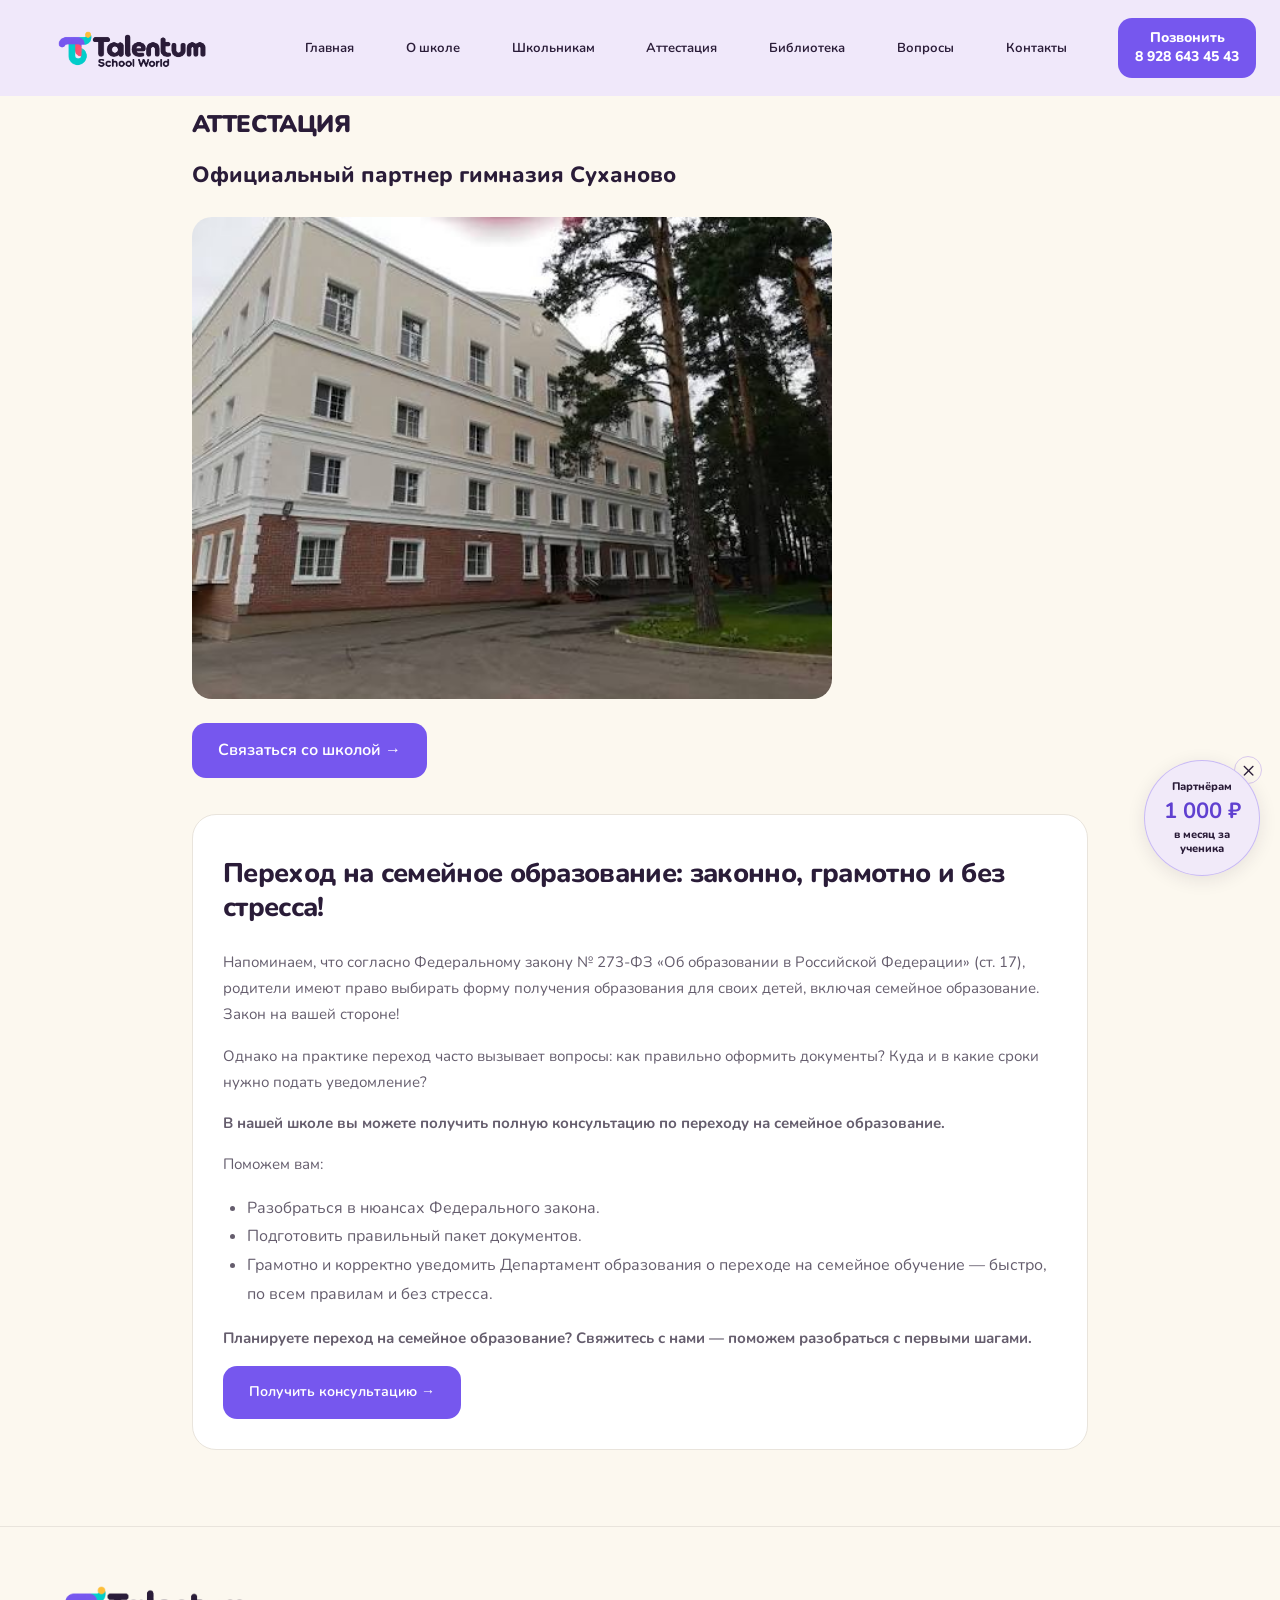
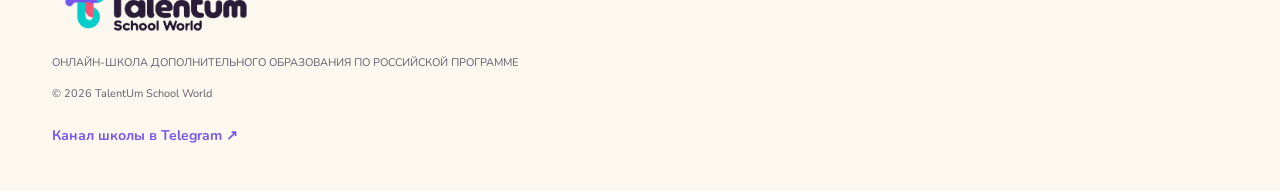
==== commit 404e5389: "Shift logo and desktop navigation slightly right with balanced spacing" ====
--- a/attestaciya.html
+++ b/attestaciya.html
@@ -1,3 +1,3 @@
 <!DOCTYPE html>
 
-<html lang="ru"><head><meta charset="utf-8"/><meta content="width=device-width,initial-scale=1" name="viewport"/><title>Аттестация — TalentUm</title><link href="style.css?v=partner-banner-17" rel="stylesheet"/></head><body><header class="header"><div class="wrap" style="display:flex;align-items:center;width:100%"><a aria-label="TalentUm School World — главная" class="logo" href="index.html"><img alt="TalentUm School World" height="724" src="logo.png" width="2172"/></a><input class="mobile-toggle" id="menu" type="checkbox"/><button aria-controls="primary-navigation" aria-expanded="false" aria-label="Открыть меню" class="burger" type="button">☰</button><nav aria-label="Основная навигация" class="nav" id="primary-navigation"><a class="" href="index.html">Главная</a><a class="" href="o-shkole.html">О школе</a><a class="" href="shkolniki.html">Школьникам</a><a class="active" href="attestaciya.html">Аттестация</a><a class="" href="biblioteka.html">Библиотека</a><a class="" href="voprosy.html">Вопросы</a><a class="" href="kontakty.html">Контакты</a></nav><a class="header-booking" href="tel:+79286434543" aria-label="Позвонить в школу: 8 928 643 45 43">Позвонить<br/>8 928 643 45 43</a></div></header><main><section class="section" style="padding-top:12px"><div class="wrap" style="max-width:960px"><h1 style="margin:0 0 16px">АТТЕСТАЦИЯ</h1><p style="font-size:22px;font-weight:800;color:var(--ink)">Официальный партнер гимназия Суханово</p><img src="suhanovo-gymnasium.jpg" alt="Здание гимназии Суханово" width="515" height="388" style="width:100%;max-width:640px;height:auto;border-radius:20px"/><p style="margin:24px 0 0"><a class="btn" href="kontakty.html">Связаться со школой →</a></p><section class="info" aria-labelledby="family-education-heading" style="margin-top:36px"><h2 id="family-education-heading">Переход на семейное образование: законно, грамотно и без стресса!</h2><p>Напоминаем, что согласно Федеральному закону № 273-ФЗ «Об образовании в Российской Федерации» (ст. 17), родители имеют право выбирать форму получения образования для своих детей, включая семейное образование. Закон на вашей стороне!</p><p>Однако на практике переход часто вызывает вопросы: как правильно оформить документы? Куда и в какие сроки нужно подать уведомление?</p><p><strong>В нашей школе вы можете получить полную консультацию по переходу на семейное образование.</strong></p><p>Поможем вам:</p><ul style="padding-left:24px;line-height:1.8;color:var(--muted)"><li>Разобраться в нюансах Федерального закона.</li><li>Подготовить правильный пакет документов.</li><li>Грамотно и корректно уведомить Департамент образования о переходе на семейное обучение — быстро, по всем правилам и без стресса.</li></ul><p><strong>Планируете переход на семейное образование? Свяжитесь с нами — поможем разобраться с первыми шагами.</strong></p><a class="btn" href="kontakty.html">Получить консультацию →</a></section></div></section></main><footer class="footer"><div class="wrap"><div class="logo"><img alt="TalentUm School World" height="724" src="logo.png" width="2172"/></div><p>ОНЛАЙН-ШКОЛА ДОПОЛНИТЕЛЬНОГО ОБРАЗОВАНИЯ ПО РОССИЙСКОЙ ПРОГРАММЕ</p><p>© 2026 TalentUm School World</p><a class="channel-link" href="https://t.me/schoolworldUmmSara" rel="noopener noreferrer" target="_blank">Канал школы в Telegram ↗</a></div></footer><script src="menu.js"></script><script src="partner-banner.js?v=1"></script></body></html>+<html lang="ru"><head><meta charset="utf-8"/><meta content="width=device-width,initial-scale=1" name="viewport"/><title>Аттестация — TalentUm</title><link href="style.css?v=header-right-23" rel="stylesheet"/></head><body><header class="header"><div class="wrap" style="display:flex;align-items:center;width:100%"><a aria-label="TalentUm School World — главная" class="logo" href="index.html"><img alt="TalentUm School World" height="724" src="logo.png" width="2172"/></a><input class="mobile-toggle" id="menu" type="checkbox"/><button aria-controls="primary-navigation" aria-expanded="false" aria-label="Открыть меню" class="burger" type="button">☰</button><nav aria-label="Основная навигация" class="nav" id="primary-navigation"><a class="" href="index.html">Главная</a><a class="" href="o-shkole.html">О школе</a><a class="" href="shkolniki.html">Школьникам</a><a class="active" href="attestaciya.html">Аттестация</a><a class="" href="biblioteka.html">Библиотека</a><a class="" href="voprosy.html">Вопросы</a><a class="" href="kontakty.html">Контакты</a></nav><a class="header-booking" href="tel:+79286434543" aria-label="Позвонить в школу: 8 928 643 45 43">Позвонить<br/>8 928 643 45 43</a></div></header><main><section class="section" style="padding-top:12px"><div class="wrap" style="max-width:960px"><h1 style="margin:0 0 16px">АТТЕСТАЦИЯ</h1><p style="font-size:22px;font-weight:800;color:var(--ink)">Официальный партнер гимназия Суханово</p><img src="suhanovo-gymnasium.jpg" alt="Здание гимназии Суханово" width="515" height="388" style="width:100%;max-width:640px;height:auto;border-radius:20px"/><p style="margin:24px 0 0"><a class="btn" href="kontakty.html">Связаться со школой →</a></p><section class="info" aria-labelledby="family-education-heading" style="margin-top:36px"><h2 id="family-education-heading">Переход на семейное образование: законно, грамотно и без стресса!</h2><p>Напоминаем, что согласно Федеральному закону № 273-ФЗ «Об образовании в Российской Федерации» (ст. 17), родители имеют право выбирать форму получения образования для своих детей, включая семейное образование. Закон на вашей стороне!</p><p>Однако на практике переход часто вызывает вопросы: как правильно оформить документы? Куда и в какие сроки нужно подать уведомление?</p><p><strong>В нашей школе вы можете получить полную консультацию по переходу на семейное образование.</strong></p><p>Поможем вам:</p><ul style="padding-left:24px;line-height:1.8;color:var(--muted)"><li>Разобраться в нюансах Федерального закона.</li><li>Подготовить правильный пакет документов.</li><li>Грамотно и корректно уведомить Департамент образования о переходе на семейное обучение — быстро, по всем правилам и без стресса.</li></ul><p><strong>Планируете переход на семейное образование? Свяжитесь с нами — поможем разобраться с первыми шагами.</strong></p><a class="btn" href="kontakty.html">Получить консультацию →</a></section></div></section></main><footer class="footer"><div class="wrap"><div class="logo"><img alt="TalentUm School World" height="724" src="logo.png" width="2172"/></div><p>ОНЛАЙН-ШКОЛА ДОПОЛНИТЕЛЬНОГО ОБРАЗОВАНИЯ ПО РОССИЙСКОЙ ПРОГРАММЕ</p><p>© 2026 TalentUm School World</p><a class="channel-link" href="https://t.me/schoolworldUmmSara" rel="noopener noreferrer" target="_blank">Канал школы в Telegram ↗</a></div></footer><script src="menu.js"></script><script src="partner-banner.js?v=1"></script></body></html>
--- a/style.css
+++ b/style.css
@@ -231,3 +231,81 @@
 @media(max-width:550px){.partner-banner{right:12px;bottom:calc(12px + env(safe-area-inset-bottom));width:92px}.partner-banner-open{width:92px;height:92px;padding:12px 8px;gap:2px}.partner-banner-open span{font-size:10px}.partner-banner-open strong{font-size:18px}.partner-dialog{padding:28px 22px}.partner-dialog h2{font-size:25px}.partner-dialog .btn{width:100%;font-size:14px}.partner-dialog .partner-offer{font-size:20px}}
 @media(prefers-reduced-motion:reduce){.partner-banner-open{transition:none}}
 @media print{.partner-banner,.partner-dialog{display:none}}
+
+/* Homepage first screen: quiet typography, light header and sculptural CSS shapes. */
+.mobile-menu-phone{display:none}
+.home-page .header{height:88px;background:#FCFAFF;border-bottom:1px solid #2A1C3808;backdrop-filter:none;-webkit-backdrop-filter:none}
+.home-page .hero.hero-premium{position:relative;isolation:isolate;overflow:hidden;display:flex;align-items:center;min-height:min(720px,calc(100svh - 88px));padding:88px 0 96px;background:radial-gradient(ellipse at 85% 25%,#9272EE55,transparent 48%),radial-gradient(ellipse at 80% 105%,#A68BE62A,transparent 55%),linear-gradient(120deg,#261347 0%,#40236C 54%,#55378C 100%)}
+.home-page .hero-premium::before{display:none}
+.home-page .hero-premium .hero-grid{position:relative;z-index:1;display:block;width:100%;max-width:1240px}
+.home-page .hero-premium .hero-copy{max-width:960px}
+.home-page .hero-premium .hero-eyebrow{color:#E6DCF5;font-size:11px;font-weight:800;letter-spacing:.17em;line-height:1.5;margin:0 0 25px;text-shadow:none;max-width:none}
+.home-page .hero-premium h1,.home-page .hero-premium h1 span{color:#fff;font-size:clamp(44px,5.4vw,74px);font-weight:800;letter-spacing:-.045em;line-height:1.08;max-width:none;margin:0;text-shadow:none}
+.home-page .hero-premium h1 span:after{display:none}
+.home-page .hero-premium .hero-subtitle{color:#E3DAEF;font-size:clamp(16px,1.4vw,19px);font-weight:400;line-height:1.65;max-width:480px;margin:26px 0 32px;text-shadow:none}
+.home-page .hero-premium .hero-actions{margin:0;gap:0}
+.home-page .hero-premium .lesson-cta{min-height:50px;max-width:100%;padding:14px 22px;gap:20px;font-size:15px;font-weight:800;line-height:1.35;letter-spacing:0;border-radius:12px;background:#FDBE39;color:#2A1C38;box-shadow:0 6px 22px #15082418;transition:background-color .2s,transform .2s,box-shadow .2s}
+.home-page .hero-premium .lesson-cta span{font-size:20px;line-height:1}
+.home-page .hero-premium .lesson-cta:hover{background:#FFCE63;transform:translateY(-2px);box-shadow:0 9px 26px #15082428}
+.hero-decoration{position:absolute;inset:0;z-index:0;pointer-events:none;overflow:hidden}
+.hero-orbit{position:absolute;width:310px;height:310px;right:5%;top:15%;border:48px solid #A08AC34A;border-radius:50%;transform:rotate(-24deg) scaleY(.65);box-shadow:inset 8px 10px 22px #D6C5F033,15px 20px 40px #160B2A1F;animation:hero-orbit-float 22s ease-in-out infinite alternate}
+.hero-block{position:absolute;right:8%;bottom:8%;width:210px;height:140px;border:1px solid #D0B8FF20;border-radius:24px;background:linear-gradient(145deg,#B3A0E44D,#70519B22 65%);box-shadow:inset 2px 2px 4px #EEE4FF26,16px 26px 45px #170A2F22;transform:rotate(-16deg) skewY(6deg);animation:hero-block-float 25s ease-in-out infinite alternate}
+.hero-orb{position:absolute;right:27%;top:12%;width:70px;height:70px;border-radius:50%;background:radial-gradient(circle at 30% 25%,#E5D8FA99,#9D80C955 45%,#4C2C7F44 80%);box-shadow:8px 10px 28px #24113526;animation:hero-block-float 19s ease-in-out infinite alternate-reverse}
+.hero-spark{position:absolute;width:8px;height:8px;border-radius:50%;background:#FFD67599;right:9%;top:16%;box-shadow:0 0 24px #FFD67533}
+.home-page .hero-eyebrow,.home-page #hero-title{animation:hero-reveal .8s ease-out both}
+.home-page .hero-premium .hero-subtitle{animation:hero-reveal .8s .12s ease-out both}
+.home-page .hero-premium .hero-actions{animation:hero-reveal .8s .24s ease-out both}
+@keyframes hero-reveal{from{opacity:0;transform:translateY(12px)}to{opacity:1;transform:translateY(0)}}
+@keyframes hero-orbit-float{from{transform:translateY(0) rotate(-24deg) scaleY(.65)}to{transform:translateY(-14px) rotate(-18deg) scaleY(.65)}}
+@keyframes hero-block-float{from{translate:0 0}to{translate:0 -14px}}
+@media(max-width:1180px){
+ .home-page .header{height:68px}
+ .home-page .header .wrap{padding-left:max(22px,env(safe-area-inset-left));padding-right:max(22px,env(safe-area-inset-right))}
+ .home-page .header .logo img{width:158px;height:auto}
+ .home-page .header .header-booking{display:none}
+ .home-page .header .burger{display:grid;place-items:center;margin-left:auto;padding:10px;color:#382448;border-radius:10px;width:44px;height:44px}
+ .home-page .nav{top:68px;background:#FCFAFF;padding:14px max(22px,env(safe-area-inset-left)) 24px;max-height:calc(100dvh - 68px);box-shadow:0 14px 28px #2A1C3810}
+ .home-page .nav a{font-size:16px;padding:13px 14px}
+ .home-page .nav .mobile-menu-phone{display:flex;align-items:center;justify-content:space-between;flex-wrap:wrap;gap:8px;margin-top:12px;padding-top:20px;border-top:1px solid #DDD4E7;border-radius:0;color:#6545AD}
+ .home-page .mobile-menu-phone span{font-weight:900;white-space:nowrap}
+ .home-page .hero.hero-premium{min-height:min(680px,calc(100svh - 68px));padding:72px 0 80px}
+ .hero-orbit{right:-70px;opacity:.6}.hero-block{right:0;opacity:.5}
+}
+@media(max-width:600px){
+ .home-page .header .logo img{width:144px}
+ .home-page .hero.hero-premium{padding:56px 0 max(60px,env(safe-area-inset-bottom));min-height:min(600px,calc(100svh - 68px));align-items:center}
+ .home-page .hero-premium .wrap{padding-left:max(22px,env(safe-area-inset-left));padding-right:max(22px,env(safe-area-inset-right))}
+ .home-page .hero-premium .hero-eyebrow{font-size:10px;letter-spacing:.14em;margin-bottom:22px}
+ .home-page .hero-premium h1,.home-page .hero-premium h1 span{font-size:clamp(26px,8.5vw,43px);line-height:1.14;letter-spacing:-.04em}
+ .home-page .hero-premium .hero-subtitle{font-size:16px;line-height:1.6;margin:22px 0 28px;max-width:320px}
+ .home-page .hero-premium .hero-desktop-break{display:none}
+ .home-page .hero-premium .lesson-cta{width:auto;min-height:48px;padding:13px 16px;font-size:clamp(12px,3.5vw,15px);gap:12px;justify-content:center;border-radius:11px}
+ .hero-orbit{width:210px;height:210px;border-width:30px;right:-65px;top:auto;bottom:5%;opacity:.35}
+ .hero-block{width:150px;height:100px;right:8%;bottom:2%;opacity:.25}
+ .hero-orb{width:46px;height:46px;right:12%;top:8%;opacity:.55}
+ .hero-spark{right:25%;top:auto;bottom:9%;width:5px;height:5px;opacity:.5}
+}
+@media(max-width:600px) and (max-height:640px){.home-page .hero.hero-premium{padding-top:38px;padding-bottom:42px}}
+@media(prefers-reduced-motion:reduce){
+ .home-page .hero-premium *{animation:none!important}
+ .home-page .hero-premium .lesson-cta{transition:none}
+ .home-page .hero-premium .lesson-cta:hover{transform:none}
+}
+
+/* Progressive, one-time entrance for homepage content below the hero. */
+.home-page .scroll-reveal{opacity:0;translate:0 22px}
+.home-page .scroll-reveal.is-revealed{opacity:1;translate:0 0;transition:opacity .7s cubic-bezier(.2,.65,.3,1) var(--reveal-delay,0ms),translate .7s cubic-bezier(.2,.65,.3,1) var(--reveal-delay,0ms)}
+@media(prefers-reduced-motion:reduce){.home-page .scroll-reveal,.home-page .scroll-reveal.is-revealed{opacity:1;translate:none;transition:none}}
+@media print{.home-page .scroll-reveal,.home-page .scroll-reveal.is-revealed{opacity:1;translate:none;transition:none}}
+
+/* Restore device-specific video with a light purple tint. */
+.home-page .hero.hero-premium{background:#38234F}
+.home-page .hero-premium .hero-school-video{position:absolute;inset:0;width:100%;height:100%;object-fit:cover;z-index:-1;pointer-events:none}
+.home-page .hero-premium::before{display:block;content:"";position:absolute;inset:0;z-index:0;pointer-events:none;background:linear-gradient(90deg,rgba(45,21,78,.48),rgba(58,30,95,.25))}
+.home-page .hero-premium h1{text-shadow:0 2px 18px #21102E38}
+@media(max-width:767px){.home-page .hero-premium::before{background:rgba(45,21,78,.38)}}
+
+/* Shift the header composition slightly right while keeping the phone aligned. */
+@media(min-width:1181px){.header .wrap{padding-left:48px;padding-right:24px}.header .logo{margin-right:72px}}
+@media(min-width:1440px){.header .logo{margin-right:88px}}
+@media(max-width:1180px){.header .logo{position:relative;left:6px}}
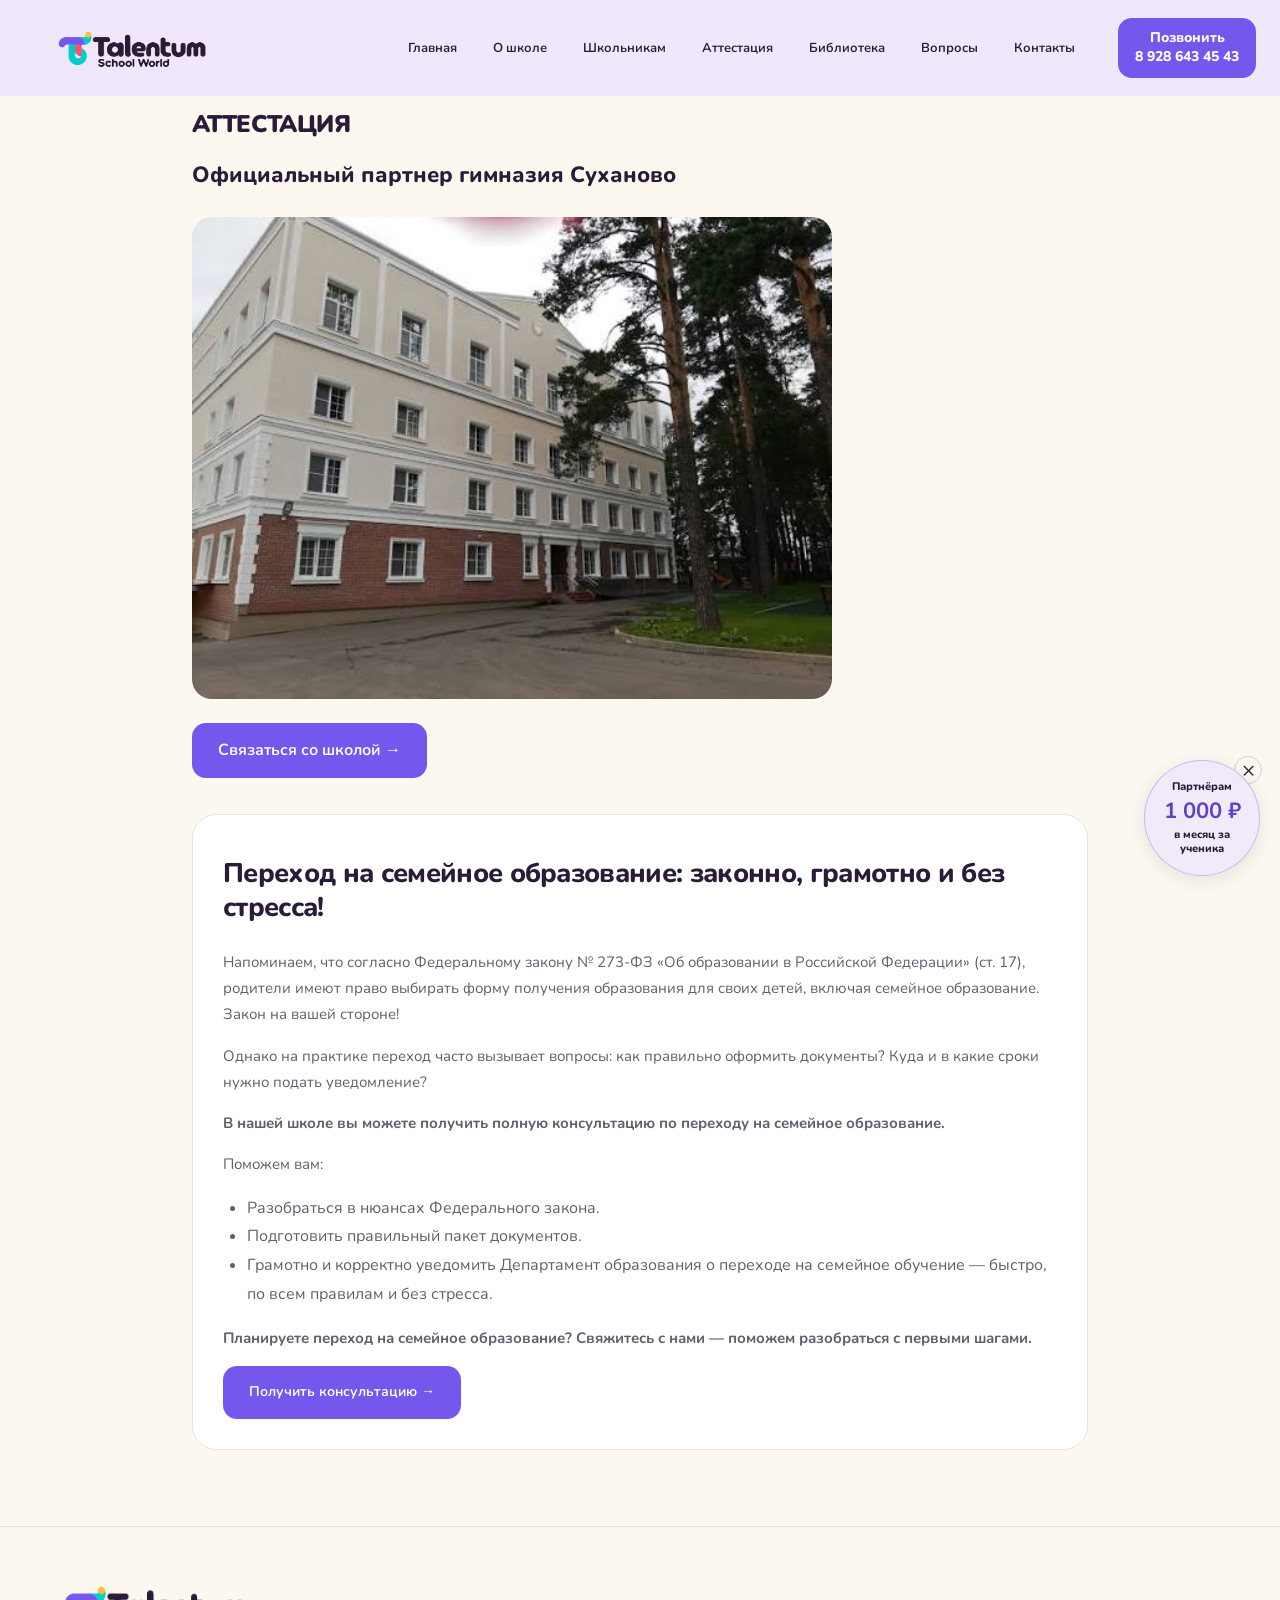
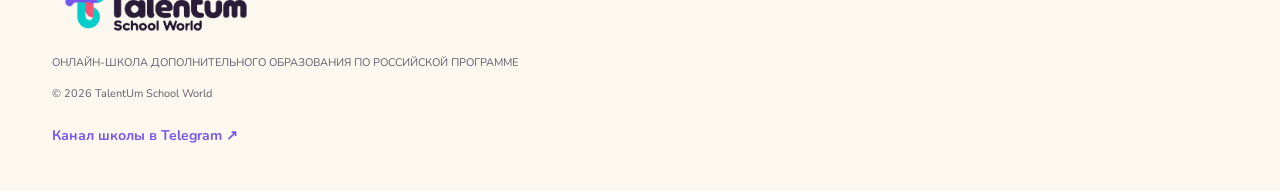
==== commit 5de6866b: "Group navigation closer together and align it farther right" ====
--- a/attestaciya.html
+++ b/attestaciya.html
@@ -1,3 +1,3 @@
 <!DOCTYPE html>
 
-<html lang="ru"><head><meta charset="utf-8"/><meta content="width=device-width,initial-scale=1" name="viewport"/><title>Аттестация — TalentUm</title><link href="style.css?v=header-right-23" rel="stylesheet"/></head><body><header class="header"><div class="wrap" style="display:flex;align-items:center;width:100%"><a aria-label="TalentUm School World — главная" class="logo" href="index.html"><img alt="TalentUm School World" height="724" src="logo.png" width="2172"/></a><input class="mobile-toggle" id="menu" type="checkbox"/><button aria-controls="primary-navigation" aria-expanded="false" aria-label="Открыть меню" class="burger" type="button">☰</button><nav aria-label="Основная навигация" class="nav" id="primary-navigation"><a class="" href="index.html">Главная</a><a class="" href="o-shkole.html">О школе</a><a class="" href="shkolniki.html">Школьникам</a><a class="active" href="attestaciya.html">Аттестация</a><a class="" href="biblioteka.html">Библиотека</a><a class="" href="voprosy.html">Вопросы</a><a class="" href="kontakty.html">Контакты</a></nav><a class="header-booking" href="tel:+79286434543" aria-label="Позвонить в школу: 8 928 643 45 43">Позвонить<br/>8 928 643 45 43</a></div></header><main><section class="section" style="padding-top:12px"><div class="wrap" style="max-width:960px"><h1 style="margin:0 0 16px">АТТЕСТАЦИЯ</h1><p style="font-size:22px;font-weight:800;color:var(--ink)">Официальный партнер гимназия Суханово</p><img src="suhanovo-gymnasium.jpg" alt="Здание гимназии Суханово" width="515" height="388" style="width:100%;max-width:640px;height:auto;border-radius:20px"/><p style="margin:24px 0 0"><a class="btn" href="kontakty.html">Связаться со школой →</a></p><section class="info" aria-labelledby="family-education-heading" style="margin-top:36px"><h2 id="family-education-heading">Переход на семейное образование: законно, грамотно и без стресса!</h2><p>Напоминаем, что согласно Федеральному закону № 273-ФЗ «Об образовании в Российской Федерации» (ст. 17), родители имеют право выбирать форму получения образования для своих детей, включая семейное образование. Закон на вашей стороне!</p><p>Однако на практике переход часто вызывает вопросы: как правильно оформить документы? Куда и в какие сроки нужно подать уведомление?</p><p><strong>В нашей школе вы можете получить полную консультацию по переходу на семейное образование.</strong></p><p>Поможем вам:</p><ul style="padding-left:24px;line-height:1.8;color:var(--muted)"><li>Разобраться в нюансах Федерального закона.</li><li>Подготовить правильный пакет документов.</li><li>Грамотно и корректно уведомить Департамент образования о переходе на семейное обучение — быстро, по всем правилам и без стресса.</li></ul><p><strong>Планируете переход на семейное образование? Свяжитесь с нами — поможем разобраться с первыми шагами.</strong></p><a class="btn" href="kontakty.html">Получить консультацию →</a></section></div></section></main><footer class="footer"><div class="wrap"><div class="logo"><img alt="TalentUm School World" height="724" src="logo.png" width="2172"/></div><p>ОНЛАЙН-ШКОЛА ДОПОЛНИТЕЛЬНОГО ОБРАЗОВАНИЯ ПО РОССИЙСКОЙ ПРОГРАММЕ</p><p>© 2026 TalentUm School World</p><a class="channel-link" href="https://t.me/schoolworldUmmSara" rel="noopener noreferrer" target="_blank">Канал школы в Telegram ↗</a></div></footer><script src="menu.js"></script><script src="partner-banner.js?v=1"></script></body></html>+<html lang="ru"><head><meta charset="utf-8"/><meta content="width=device-width,initial-scale=1" name="viewport"/><title>Аттестация — TalentUm</title><link href="style.css?v=compact-nav-24" rel="stylesheet"/></head><body><header class="header"><div class="wrap" style="display:flex;align-items:center;width:100%"><a aria-label="TalentUm School World — главная" class="logo" href="index.html"><img alt="TalentUm School World" height="724" src="logo.png" width="2172"/></a><input class="mobile-toggle" id="menu" type="checkbox"/><button aria-controls="primary-navigation" aria-expanded="false" aria-label="Открыть меню" class="burger" type="button">☰</button><nav aria-label="Основная навигация" class="nav" id="primary-navigation"><a class="" href="index.html">Главная</a><a class="" href="o-shkole.html">О школе</a><a class="" href="shkolniki.html">Школьникам</a><a class="active" href="attestaciya.html">Аттестация</a><a class="" href="biblioteka.html">Библиотека</a><a class="" href="voprosy.html">Вопросы</a><a class="" href="kontakty.html">Контакты</a></nav><a class="header-booking" href="tel:+79286434543" aria-label="Позвонить в школу: 8 928 643 45 43">Позвонить<br/>8 928 643 45 43</a></div></header><main><section class="section" style="padding-top:12px"><div class="wrap" style="max-width:960px"><h1 style="margin:0 0 16px">АТТЕСТАЦИЯ</h1><p style="font-size:22px;font-weight:800;color:var(--ink)">Официальный партнер гимназия Суханово</p><img src="suhanovo-gymnasium.jpg" alt="Здание гимназии Суханово" width="515" height="388" style="width:100%;max-width:640px;height:auto;border-radius:20px"/><p style="margin:24px 0 0"><a class="btn" href="kontakty.html">Связаться со школой →</a></p><section class="info" aria-labelledby="family-education-heading" style="margin-top:36px"><h2 id="family-education-heading">Переход на семейное образование: законно, грамотно и без стресса!</h2><p>Напоминаем, что согласно Федеральному закону № 273-ФЗ «Об образовании в Российской Федерации» (ст. 17), родители имеют право выбирать форму получения образования для своих детей, включая семейное образование. Закон на вашей стороне!</p><p>Однако на практике переход часто вызывает вопросы: как правильно оформить документы? Куда и в какие сроки нужно подать уведомление?</p><p><strong>В нашей школе вы можете получить полную консультацию по переходу на семейное образование.</strong></p><p>Поможем вам:</p><ul style="padding-left:24px;line-height:1.8;color:var(--muted)"><li>Разобраться в нюансах Федерального закона.</li><li>Подготовить правильный пакет документов.</li><li>Грамотно и корректно уведомить Департамент образования о переходе на семейное обучение — быстро, по всем правилам и без стресса.</li></ul><p><strong>Планируете переход на семейное образование? Свяжитесь с нами — поможем разобраться с первыми шагами.</strong></p><a class="btn" href="kontakty.html">Получить консультацию →</a></section></div></section></main><footer class="footer"><div class="wrap"><div class="logo"><img alt="TalentUm School World" height="724" src="logo.png" width="2172"/></div><p>ОНЛАЙН-ШКОЛА ДОПОЛНИТЕЛЬНОГО ОБРАЗОВАНИЯ ПО РОССИЙСКОЙ ПРОГРАММЕ</p><p>© 2026 TalentUm School World</p><a class="channel-link" href="https://t.me/schoolworldUmmSara" rel="noopener noreferrer" target="_blank">Канал школы в Telegram ↗</a></div></footer><script src="menu.js"></script><script src="partner-banner.js?v=1"></script></body></html>
--- a/style.css
+++ b/style.css
@@ -309,3 +309,6 @@
 @media(min-width:1181px){.header .wrap{padding-left:48px;padding-right:24px}.header .logo{margin-right:72px}}
 @media(min-width:1440px){.header .logo{margin-right:88px}}
 @media(max-width:1180px){.header .logo{position:relative;left:6px}}
+
+/* Compact desktop navigation, grouped toward the phone action. */
+@media(min-width:1181px){.header .nav{justify-content:flex-end;gap:6px}.header-booking{margin-left:28px}}
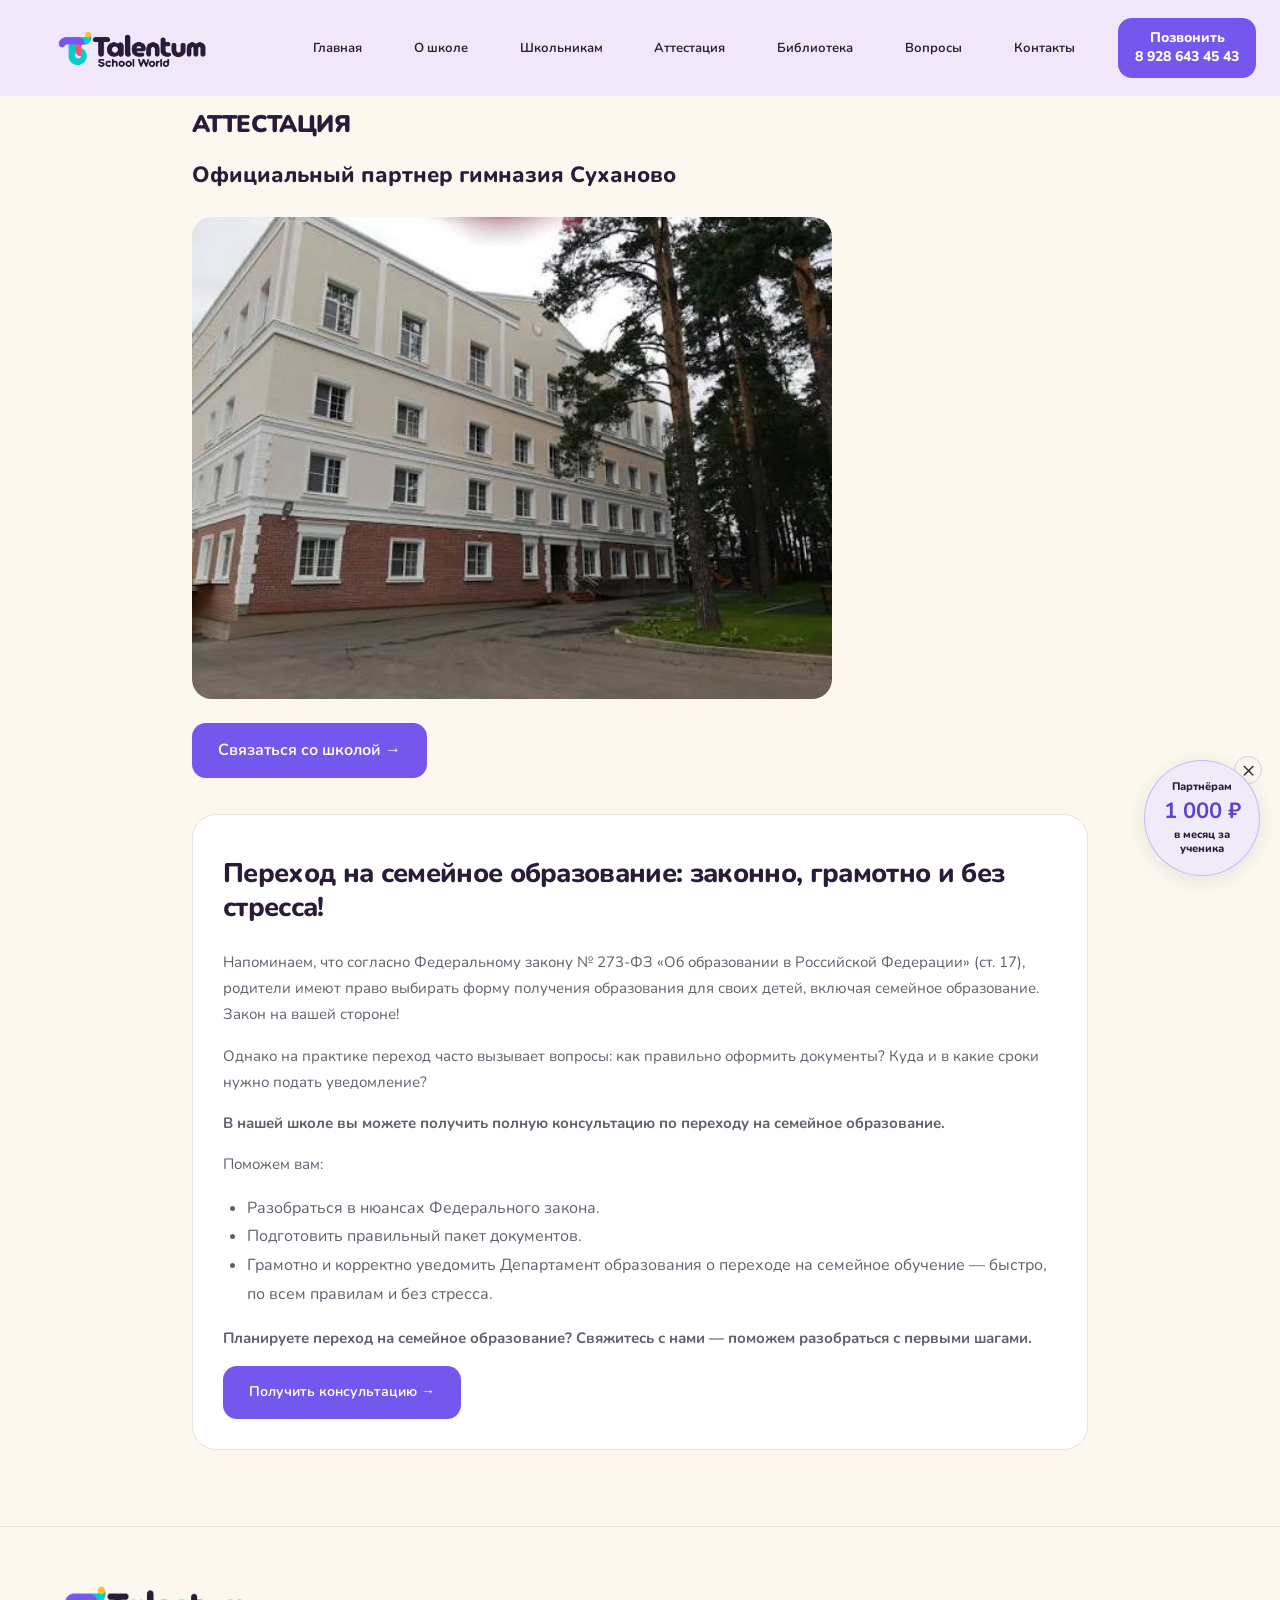
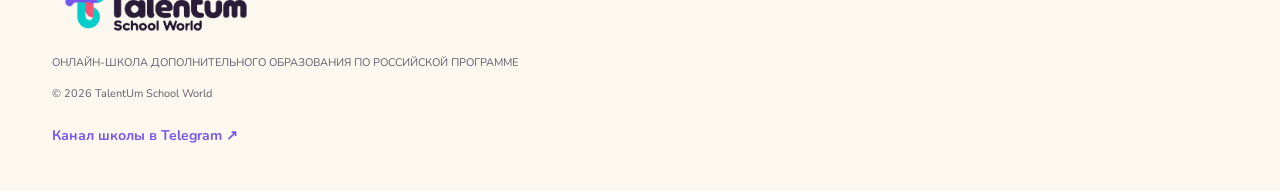
==== commit 3287e30f: "Balance navigation across header and remove excessive empty space" ====
--- a/attestaciya.html
+++ b/attestaciya.html
@@ -1,3 +1,3 @@
 <!DOCTYPE html>
 
-<html lang="ru"><head><meta charset="utf-8"/><meta content="width=device-width,initial-scale=1" name="viewport"/><title>Аттестация — TalentUm</title><link href="style.css?v=compact-nav-24" rel="stylesheet"/></head><body><header class="header"><div class="wrap" style="display:flex;align-items:center;width:100%"><a aria-label="TalentUm School World — главная" class="logo" href="index.html"><img alt="TalentUm School World" height="724" src="logo.png" width="2172"/></a><input class="mobile-toggle" id="menu" type="checkbox"/><button aria-controls="primary-navigation" aria-expanded="false" aria-label="Открыть меню" class="burger" type="button">☰</button><nav aria-label="Основная навигация" class="nav" id="primary-navigation"><a class="" href="index.html">Главная</a><a class="" href="o-shkole.html">О школе</a><a class="" href="shkolniki.html">Школьникам</a><a class="active" href="attestaciya.html">Аттестация</a><a class="" href="biblioteka.html">Библиотека</a><a class="" href="voprosy.html">Вопросы</a><a class="" href="kontakty.html">Контакты</a></nav><a class="header-booking" href="tel:+79286434543" aria-label="Позвонить в школу: 8 928 643 45 43">Позвонить<br/>8 928 643 45 43</a></div></header><main><section class="section" style="padding-top:12px"><div class="wrap" style="max-width:960px"><h1 style="margin:0 0 16px">АТТЕСТАЦИЯ</h1><p style="font-size:22px;font-weight:800;color:var(--ink)">Официальный партнер гимназия Суханово</p><img src="suhanovo-gymnasium.jpg" alt="Здание гимназии Суханово" width="515" height="388" style="width:100%;max-width:640px;height:auto;border-radius:20px"/><p style="margin:24px 0 0"><a class="btn" href="kontakty.html">Связаться со школой →</a></p><section class="info" aria-labelledby="family-education-heading" style="margin-top:36px"><h2 id="family-education-heading">Переход на семейное образование: законно, грамотно и без стресса!</h2><p>Напоминаем, что согласно Федеральному закону № 273-ФЗ «Об образовании в Российской Федерации» (ст. 17), родители имеют право выбирать форму получения образования для своих детей, включая семейное образование. Закон на вашей стороне!</p><p>Однако на практике переход часто вызывает вопросы: как правильно оформить документы? Куда и в какие сроки нужно подать уведомление?</p><p><strong>В нашей школе вы можете получить полную консультацию по переходу на семейное образование.</strong></p><p>Поможем вам:</p><ul style="padding-left:24px;line-height:1.8;color:var(--muted)"><li>Разобраться в нюансах Федерального закона.</li><li>Подготовить правильный пакет документов.</li><li>Грамотно и корректно уведомить Департамент образования о переходе на семейное обучение — быстро, по всем правилам и без стресса.</li></ul><p><strong>Планируете переход на семейное образование? Свяжитесь с нами — поможем разобраться с первыми шагами.</strong></p><a class="btn" href="kontakty.html">Получить консультацию →</a></section></div></section></main><footer class="footer"><div class="wrap"><div class="logo"><img alt="TalentUm School World" height="724" src="logo.png" width="2172"/></div><p>ОНЛАЙН-ШКОЛА ДОПОЛНИТЕЛЬНОГО ОБРАЗОВАНИЯ ПО РОССИЙСКОЙ ПРОГРАММЕ</p><p>© 2026 TalentUm School World</p><a class="channel-link" href="https://t.me/schoolworldUmmSara" rel="noopener noreferrer" target="_blank">Канал школы в Telegram ↗</a></div></footer><script src="menu.js"></script><script src="partner-banner.js?v=1"></script></body></html>+<html lang="ru"><head><meta charset="utf-8"/><meta content="width=device-width,initial-scale=1" name="viewport"/><title>Аттестация — TalentUm</title><link href="style.css?v=balanced-nav-25" rel="stylesheet"/></head><body><header class="header"><div class="wrap" style="display:flex;align-items:center;width:100%"><a aria-label="TalentUm School World — главная" class="logo" href="index.html"><img alt="TalentUm School World" height="724" src="logo.png" width="2172"/></a><input class="mobile-toggle" id="menu" type="checkbox"/><button aria-controls="primary-navigation" aria-expanded="false" aria-label="Открыть меню" class="burger" type="button">☰</button><nav aria-label="Основная навигация" class="nav" id="primary-navigation"><a class="" href="index.html">Главная</a><a class="" href="o-shkole.html">О школе</a><a class="" href="shkolniki.html">Школьникам</a><a class="active" href="attestaciya.html">Аттестация</a><a class="" href="biblioteka.html">Библиотека</a><a class="" href="voprosy.html">Вопросы</a><a class="" href="kontakty.html">Контакты</a></nav><a class="header-booking" href="tel:+79286434543" aria-label="Позвонить в школу: 8 928 643 45 43">Позвонить<br/>8 928 643 45 43</a></div></header><main><section class="section" style="padding-top:12px"><div class="wrap" style="max-width:960px"><h1 style="margin:0 0 16px">АТТЕСТАЦИЯ</h1><p style="font-size:22px;font-weight:800;color:var(--ink)">Официальный партнер гимназия Суханово</p><img src="suhanovo-gymnasium.jpg" alt="Здание гимназии Суханово" width="515" height="388" style="width:100%;max-width:640px;height:auto;border-radius:20px"/><p style="margin:24px 0 0"><a class="btn" href="kontakty.html">Связаться со школой →</a></p><section class="info" aria-labelledby="family-education-heading" style="margin-top:36px"><h2 id="family-education-heading">Переход на семейное образование: законно, грамотно и без стресса!</h2><p>Напоминаем, что согласно Федеральному закону № 273-ФЗ «Об образовании в Российской Федерации» (ст. 17), родители имеют право выбирать форму получения образования для своих детей, включая семейное образование. Закон на вашей стороне!</p><p>Однако на практике переход часто вызывает вопросы: как правильно оформить документы? Куда и в какие сроки нужно подать уведомление?</p><p><strong>В нашей школе вы можете получить полную консультацию по переходу на семейное образование.</strong></p><p>Поможем вам:</p><ul style="padding-left:24px;line-height:1.8;color:var(--muted)"><li>Разобраться в нюансах Федерального закона.</li><li>Подготовить правильный пакет документов.</li><li>Грамотно и корректно уведомить Департамент образования о переходе на семейное обучение — быстро, по всем правилам и без стресса.</li></ul><p><strong>Планируете переход на семейное образование? Свяжитесь с нами — поможем разобраться с первыми шагами.</strong></p><a class="btn" href="kontakty.html">Получить консультацию →</a></section></div></section></main><footer class="footer"><div class="wrap"><div class="logo"><img alt="TalentUm School World" height="724" src="logo.png" width="2172"/></div><p>ОНЛАЙН-ШКОЛА ДОПОЛНИТЕЛЬНОГО ОБРАЗОВАНИЯ ПО РОССИЙСКОЙ ПРОГРАММЕ</p><p>© 2026 TalentUm School World</p><a class="channel-link" href="https://t.me/schoolworldUmmSara" rel="noopener noreferrer" target="_blank">Канал школы в Telegram ↗</a></div></footer><script src="menu.js"></script><script src="partner-banner.js?v=1"></script></body></html>
--- a/style.css
+++ b/style.css
@@ -310,5 +310,8 @@
 @media(min-width:1440px){.header .logo{margin-right:88px}}
 @media(max-width:1180px){.header .logo{position:relative;left:6px}}
 
-/* Compact desktop navigation, grouped toward the phone action. */
-@media(min-width:1181px){.header .nav{justify-content:flex-end;gap:6px}.header-booking{margin-left:28px}}
+/* Balanced navigation spacing uses the available header width. */
+@media(min-width:1181px){.header .nav{justify-content:space-between;gap:12px}.header .logo{margin-right:80px}.header-booking{margin-left:28px}}
+@media(min-width:1440px){.header .logo{margin-right:96px}}
+
+@media(min-width:1181px) and (max-width:1279px){.header .logo{margin-right:40px}}
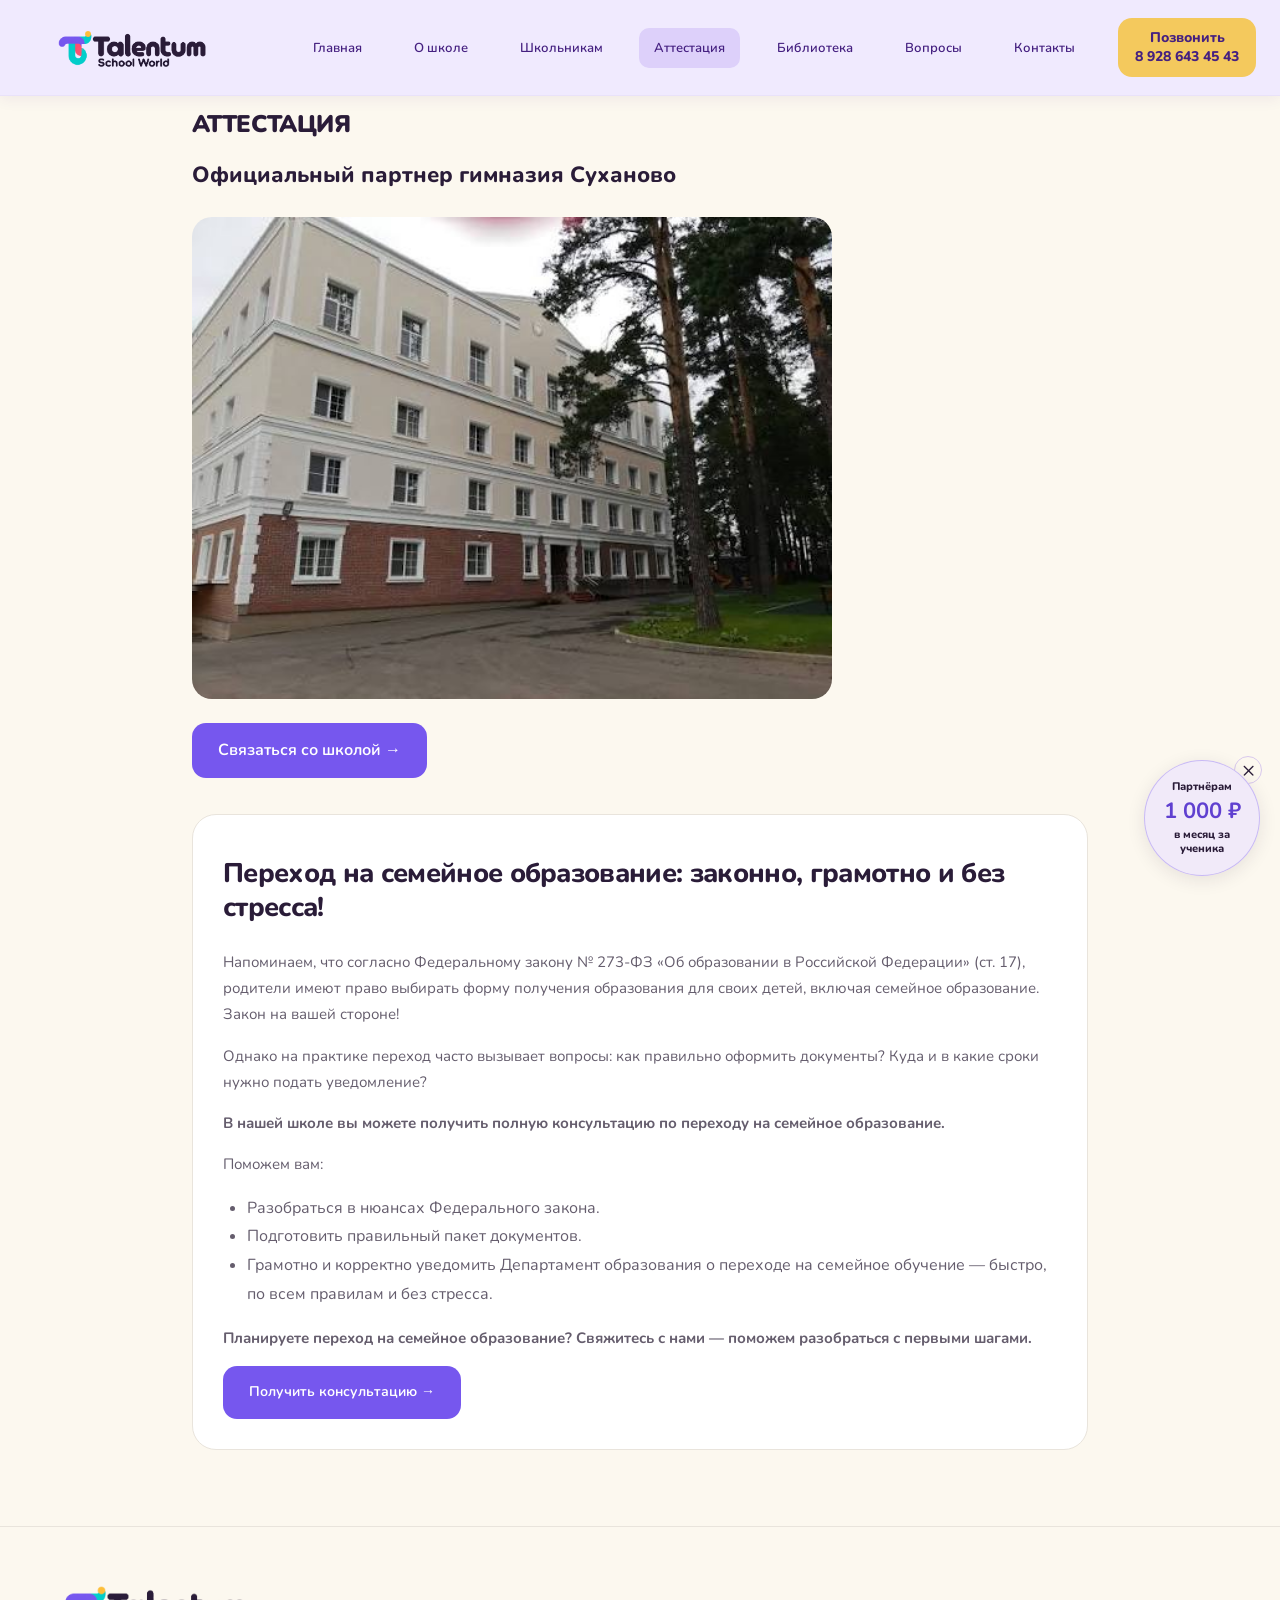
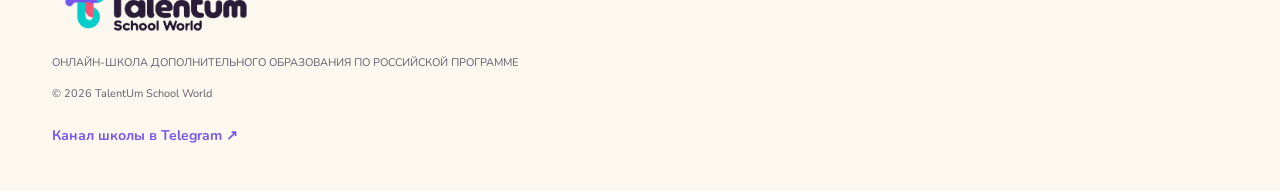
==== commit f2d36cc8: "Style navigation with lavender panel purple states and gold call button" ====
--- a/attestaciya.html
+++ b/attestaciya.html
@@ -1,3 +1,3 @@
 <!DOCTYPE html>
 
-<html lang="ru"><head><meta charset="utf-8"/><meta content="width=device-width,initial-scale=1" name="viewport"/><title>Аттестация — TalentUm</title><link href="style.css?v=balanced-nav-25" rel="stylesheet"/></head><body><header class="header"><div class="wrap" style="display:flex;align-items:center;width:100%"><a aria-label="TalentUm School World — главная" class="logo" href="index.html"><img alt="TalentUm School World" height="724" src="logo.png" width="2172"/></a><input class="mobile-toggle" id="menu" type="checkbox"/><button aria-controls="primary-navigation" aria-expanded="false" aria-label="Открыть меню" class="burger" type="button">☰</button><nav aria-label="Основная навигация" class="nav" id="primary-navigation"><a class="" href="index.html">Главная</a><a class="" href="o-shkole.html">О школе</a><a class="" href="shkolniki.html">Школьникам</a><a class="active" href="attestaciya.html">Аттестация</a><a class="" href="biblioteka.html">Библиотека</a><a class="" href="voprosy.html">Вопросы</a><a class="" href="kontakty.html">Контакты</a></nav><a class="header-booking" href="tel:+79286434543" aria-label="Позвонить в школу: 8 928 643 45 43">Позвонить<br/>8 928 643 45 43</a></div></header><main><section class="section" style="padding-top:12px"><div class="wrap" style="max-width:960px"><h1 style="margin:0 0 16px">АТТЕСТАЦИЯ</h1><p style="font-size:22px;font-weight:800;color:var(--ink)">Официальный партнер гимназия Суханово</p><img src="suhanovo-gymnasium.jpg" alt="Здание гимназии Суханово" width="515" height="388" style="width:100%;max-width:640px;height:auto;border-radius:20px"/><p style="margin:24px 0 0"><a class="btn" href="kontakty.html">Связаться со школой →</a></p><section class="info" aria-labelledby="family-education-heading" style="margin-top:36px"><h2 id="family-education-heading">Переход на семейное образование: законно, грамотно и без стресса!</h2><p>Напоминаем, что согласно Федеральному закону № 273-ФЗ «Об образовании в Российской Федерации» (ст. 17), родители имеют право выбирать форму получения образования для своих детей, включая семейное образование. Закон на вашей стороне!</p><p>Однако на практике переход часто вызывает вопросы: как правильно оформить документы? Куда и в какие сроки нужно подать уведомление?</p><p><strong>В нашей школе вы можете получить полную консультацию по переходу на семейное образование.</strong></p><p>Поможем вам:</p><ul style="padding-left:24px;line-height:1.8;color:var(--muted)"><li>Разобраться в нюансах Федерального закона.</li><li>Подготовить правильный пакет документов.</li><li>Грамотно и корректно уведомить Департамент образования о переходе на семейное обучение — быстро, по всем правилам и без стресса.</li></ul><p><strong>Планируете переход на семейное образование? Свяжитесь с нами — поможем разобраться с первыми шагами.</strong></p><a class="btn" href="kontakty.html">Получить консультацию →</a></section></div></section></main><footer class="footer"><div class="wrap"><div class="logo"><img alt="TalentUm School World" height="724" src="logo.png" width="2172"/></div><p>ОНЛАЙН-ШКОЛА ДОПОЛНИТЕЛЬНОГО ОБРАЗОВАНИЯ ПО РОССИЙСКОЙ ПРОГРАММЕ</p><p>© 2026 TalentUm School World</p><a class="channel-link" href="https://t.me/schoolworldUmmSara" rel="noopener noreferrer" target="_blank">Канал школы в Telegram ↗</a></div></footer><script src="menu.js"></script><script src="partner-banner.js?v=1"></script></body></html>+<html lang="ru"><head><meta charset="utf-8"/><meta content="width=device-width,initial-scale=1" name="viewport"/><title>Аттестация — TalentUm</title><link href="style.css?v=lavender-header-26" rel="stylesheet"/></head><body><header class="header"><div class="wrap" style="display:flex;align-items:center;width:100%"><a aria-label="TalentUm School World — главная" class="logo" href="index.html"><img alt="TalentUm School World" height="724" src="logo.png" width="2172"/></a><input class="mobile-toggle" id="menu" type="checkbox"/><button aria-controls="primary-navigation" aria-expanded="false" aria-label="Открыть меню" class="burger" type="button">☰</button><nav aria-label="Основная навигация" class="nav" id="primary-navigation"><a class="" href="index.html">Главная</a><a class="" href="o-shkole.html">О школе</a><a class="" href="shkolniki.html">Школьникам</a><a class="active" href="attestaciya.html">Аттестация</a><a class="" href="biblioteka.html">Библиотека</a><a class="" href="voprosy.html">Вопросы</a><a class="" href="kontakty.html">Контакты</a></nav><a class="header-booking" href="tel:+79286434543" aria-label="Позвонить в школу: 8 928 643 45 43">Позвонить<br/>8 928 643 45 43</a></div></header><main><section class="section" style="padding-top:12px"><div class="wrap" style="max-width:960px"><h1 style="margin:0 0 16px">АТТЕСТАЦИЯ</h1><p style="font-size:22px;font-weight:800;color:var(--ink)">Официальный партнер гимназия Суханово</p><img src="suhanovo-gymnasium.jpg" alt="Здание гимназии Суханово" width="515" height="388" style="width:100%;max-width:640px;height:auto;border-radius:20px"/><p style="margin:24px 0 0"><a class="btn" href="kontakty.html">Связаться со школой →</a></p><section class="info" aria-labelledby="family-education-heading" style="margin-top:36px"><h2 id="family-education-heading">Переход на семейное образование: законно, грамотно и без стресса!</h2><p>Напоминаем, что согласно Федеральному закону № 273-ФЗ «Об образовании в Российской Федерации» (ст. 17), родители имеют право выбирать форму получения образования для своих детей, включая семейное образование. Закон на вашей стороне!</p><p>Однако на практике переход часто вызывает вопросы: как правильно оформить документы? Куда и в какие сроки нужно подать уведомление?</p><p><strong>В нашей школе вы можете получить полную консультацию по переходу на семейное образование.</strong></p><p>Поможем вам:</p><ul style="padding-left:24px;line-height:1.8;color:var(--muted)"><li>Разобраться в нюансах Федерального закона.</li><li>Подготовить правильный пакет документов.</li><li>Грамотно и корректно уведомить Департамент образования о переходе на семейное обучение — быстро, по всем правилам и без стресса.</li></ul><p><strong>Планируете переход на семейное образование? Свяжитесь с нами — поможем разобраться с первыми шагами.</strong></p><a class="btn" href="kontakty.html">Получить консультацию →</a></section></div></section></main><footer class="footer"><div class="wrap"><div class="logo"><img alt="TalentUm School World" height="724" src="logo.png" width="2172"/></div><p>ОНЛАЙН-ШКОЛА ДОПОЛНИТЕЛЬНОГО ОБРАЗОВАНИЯ ПО РОССИЙСКОЙ ПРОГРАММЕ</p><p>© 2026 TalentUm School World</p><a class="channel-link" href="https://t.me/schoolworldUmmSara" rel="noopener noreferrer" target="_blank">Канал школы в Telegram ↗</a></div></footer><script src="menu.js"></script><script src="partner-banner.js?v=1"></script></body></html>
--- a/style.css
+++ b/style.css
@@ -315,3 +315,17 @@
 @media(min-width:1440px){.header .logo{margin-right:96px}}
 
 @media(min-width:1181px) and (max-width:1279px){.header .logo{margin-right:40px}}
+
+/* Header presentation only: lavender panel, clear active state and gold phone CTA. */
+.header,.home-page .header{background:#F0EAFE;box-shadow:0 3px 14px #45208012;border-bottom:1px solid #4520800A}
+.header .nav{background:#F0EAFE}
+.header .nav a{color:#452080;font-weight:600;padding:10px 14px;border-radius:10px;border-color:transparent;background:transparent;transition:background-color .25s ease,color .25s ease,border-color .25s ease}
+.header .nav a.active{background:#DDD0FA;color:#452080;border-color:transparent}
+.header .nav a.active::after{display:none}
+.header .nav a:hover,.header .nav a:focus-visible{background:#6635C5;color:#fff;border-color:transparent}
+.header .nav a:focus-visible{outline:2px solid #452080;outline-offset:3px}
+.header .nav a.mobile-menu-phone{color:#452080;font-weight:600;border-radius:10px}
+.header .nav a.mobile-menu-phone:hover,.header .nav a.mobile-menu-phone:focus-visible{color:#fff;background:#6635C5}
+.header .header-booking{background:#F4C95D;color:#452080;border-color:transparent;transition:background-color .25s ease,color .25s ease}
+.header .header-booking:hover,.header .header-booking:focus-visible{background:#F8D67E;color:#452080;border-color:transparent}
+@media(prefers-reduced-motion:reduce){.header .nav a,.header .header-booking{transition:none}}
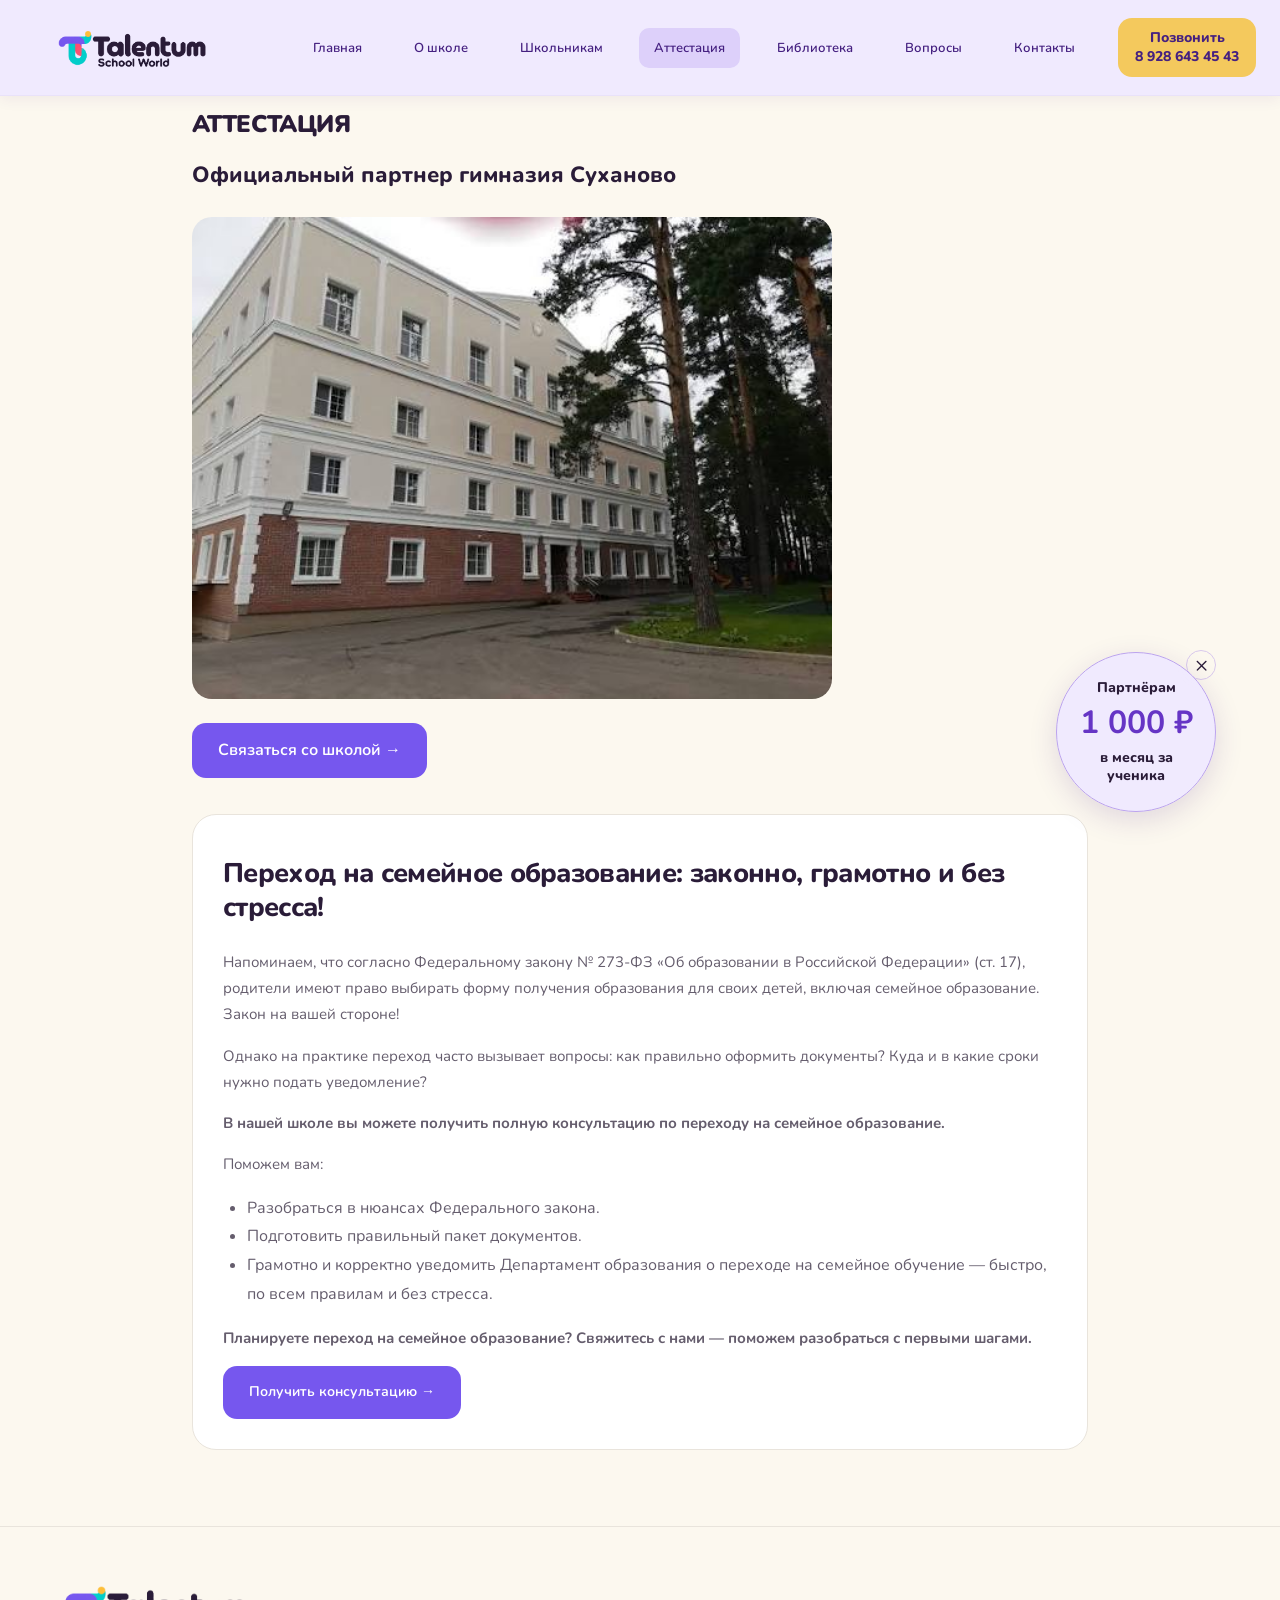
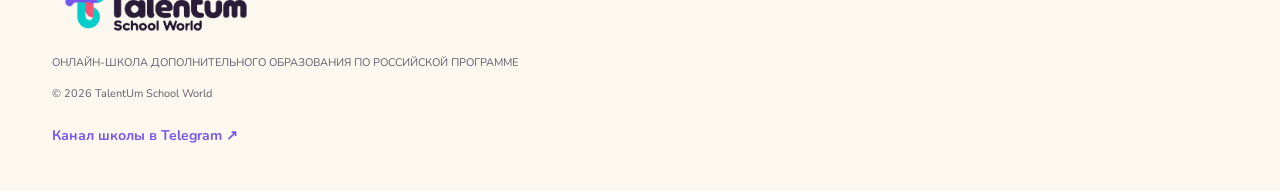
==== commit 0fcda59a: "Make partner badge larger and inset it from screen corner" ====
--- a/attestaciya.html
+++ b/attestaciya.html
@@ -1,3 +1,3 @@
 <!DOCTYPE html>
 
-<html lang="ru"><head><meta charset="utf-8"/><meta content="width=device-width,initial-scale=1" name="viewport"/><title>Аттестация — TalentUm</title><link href="style.css?v=lavender-header-26" rel="stylesheet"/></head><body><header class="header"><div class="wrap" style="display:flex;align-items:center;width:100%"><a aria-label="TalentUm School World — главная" class="logo" href="index.html"><img alt="TalentUm School World" height="724" src="logo.png" width="2172"/></a><input class="mobile-toggle" id="menu" type="checkbox"/><button aria-controls="primary-navigation" aria-expanded="false" aria-label="Открыть меню" class="burger" type="button">☰</button><nav aria-label="Основная навигация" class="nav" id="primary-navigation"><a class="" href="index.html">Главная</a><a class="" href="o-shkole.html">О школе</a><a class="" href="shkolniki.html">Школьникам</a><a class="active" href="attestaciya.html">Аттестация</a><a class="" href="biblioteka.html">Библиотека</a><a class="" href="voprosy.html">Вопросы</a><a class="" href="kontakty.html">Контакты</a></nav><a class="header-booking" href="tel:+79286434543" aria-label="Позвонить в школу: 8 928 643 45 43">Позвонить<br/>8 928 643 45 43</a></div></header><main><section class="section" style="padding-top:12px"><div class="wrap" style="max-width:960px"><h1 style="margin:0 0 16px">АТТЕСТАЦИЯ</h1><p style="font-size:22px;font-weight:800;color:var(--ink)">Официальный партнер гимназия Суханово</p><img src="suhanovo-gymnasium.jpg" alt="Здание гимназии Суханово" width="515" height="388" style="width:100%;max-width:640px;height:auto;border-radius:20px"/><p style="margin:24px 0 0"><a class="btn" href="kontakty.html">Связаться со школой →</a></p><section class="info" aria-labelledby="family-education-heading" style="margin-top:36px"><h2 id="family-education-heading">Переход на семейное образование: законно, грамотно и без стресса!</h2><p>Напоминаем, что согласно Федеральному закону № 273-ФЗ «Об образовании в Российской Федерации» (ст. 17), родители имеют право выбирать форму получения образования для своих детей, включая семейное образование. Закон на вашей стороне!</p><p>Однако на практике переход часто вызывает вопросы: как правильно оформить документы? Куда и в какие сроки нужно подать уведомление?</p><p><strong>В нашей школе вы можете получить полную консультацию по переходу на семейное образование.</strong></p><p>Поможем вам:</p><ul style="padding-left:24px;line-height:1.8;color:var(--muted)"><li>Разобраться в нюансах Федерального закона.</li><li>Подготовить правильный пакет документов.</li><li>Грамотно и корректно уведомить Департамент образования о переходе на семейное обучение — быстро, по всем правилам и без стресса.</li></ul><p><strong>Планируете переход на семейное образование? Свяжитесь с нами — поможем разобраться с первыми шагами.</strong></p><a class="btn" href="kontakty.html">Получить консультацию →</a></section></div></section></main><footer class="footer"><div class="wrap"><div class="logo"><img alt="TalentUm School World" height="724" src="logo.png" width="2172"/></div><p>ОНЛАЙН-ШКОЛА ДОПОЛНИТЕЛЬНОГО ОБРАЗОВАНИЯ ПО РОССИЙСКОЙ ПРОГРАММЕ</p><p>© 2026 TalentUm School World</p><a class="channel-link" href="https://t.me/schoolworldUmmSara" rel="noopener noreferrer" target="_blank">Канал школы в Telegram ↗</a></div></footer><script src="menu.js"></script><script src="partner-banner.js?v=1"></script></body></html>+<html lang="ru"><head><meta charset="utf-8"/><meta content="width=device-width,initial-scale=1" name="viewport"/><title>Аттестация — TalentUm</title><link href="style.css?v=partner-visible-27" rel="stylesheet"/></head><body><header class="header"><div class="wrap" style="display:flex;align-items:center;width:100%"><a aria-label="TalentUm School World — главная" class="logo" href="index.html"><img alt="TalentUm School World" height="724" src="logo.png" width="2172"/></a><input class="mobile-toggle" id="menu" type="checkbox"/><button aria-controls="primary-navigation" aria-expanded="false" aria-label="Открыть меню" class="burger" type="button">☰</button><nav aria-label="Основная навигация" class="nav" id="primary-navigation"><a class="" href="index.html">Главная</a><a class="" href="o-shkole.html">О школе</a><a class="" href="shkolniki.html">Школьникам</a><a class="active" href="attestaciya.html">Аттестация</a><a class="" href="biblioteka.html">Библиотека</a><a class="" href="voprosy.html">Вопросы</a><a class="" href="kontakty.html">Контакты</a></nav><a class="header-booking" href="tel:+79286434543" aria-label="Позвонить в школу: 8 928 643 45 43">Позвонить<br/>8 928 643 45 43</a></div></header><main><section class="section" style="padding-top:12px"><div class="wrap" style="max-width:960px"><h1 style="margin:0 0 16px">АТТЕСТАЦИЯ</h1><p style="font-size:22px;font-weight:800;color:var(--ink)">Официальный партнер гимназия Суханово</p><img src="suhanovo-gymnasium.jpg" alt="Здание гимназии Суханово" width="515" height="388" style="width:100%;max-width:640px;height:auto;border-radius:20px"/><p style="margin:24px 0 0"><a class="btn" href="kontakty.html">Связаться со школой →</a></p><section class="info" aria-labelledby="family-education-heading" style="margin-top:36px"><h2 id="family-education-heading">Переход на семейное образование: законно, грамотно и без стресса!</h2><p>Напоминаем, что согласно Федеральному закону № 273-ФЗ «Об образовании в Российской Федерации» (ст. 17), родители имеют право выбирать форму получения образования для своих детей, включая семейное образование. Закон на вашей стороне!</p><p>Однако на практике переход часто вызывает вопросы: как правильно оформить документы? Куда и в какие сроки нужно подать уведомление?</p><p><strong>В нашей школе вы можете получить полную консультацию по переходу на семейное образование.</strong></p><p>Поможем вам:</p><ul style="padding-left:24px;line-height:1.8;color:var(--muted)"><li>Разобраться в нюансах Федерального закона.</li><li>Подготовить правильный пакет документов.</li><li>Грамотно и корректно уведомить Департамент образования о переходе на семейное обучение — быстро, по всем правилам и без стресса.</li></ul><p><strong>Планируете переход на семейное образование? Свяжитесь с нами — поможем разобраться с первыми шагами.</strong></p><a class="btn" href="kontakty.html">Получить консультацию →</a></section></div></section></main><footer class="footer"><div class="wrap"><div class="logo"><img alt="TalentUm School World" height="724" src="logo.png" width="2172"/></div><p>ОНЛАЙН-ШКОЛА ДОПОЛНИТЕЛЬНОГО ОБРАЗОВАНИЯ ПО РОССИЙСКОЙ ПРОГРАММЕ</p><p>© 2026 TalentUm School World</p><a class="channel-link" href="https://t.me/schoolworldUmmSara" rel="noopener noreferrer" target="_blank">Канал школы в Telegram ↗</a></div></footer><script src="menu.js"></script><script src="partner-banner.js?v=1"></script></body></html>
--- a/style.css
+++ b/style.css
@@ -329,3 +329,13 @@
 .header .header-booking{background:#F4C95D;color:#452080;border-color:transparent;transition:background-color .25s ease,color .25s ease}
 .header .header-booking:hover,.header .header-booking:focus-visible{background:#F8D67E;color:#452080;border-color:transparent}
 @media(prefers-reduced-motion:reduce){.header .nav a,.header .header-booking{transition:none}}
+
+/* Larger partner badge, inset from the corner and clear of hosting widgets. */
+.partner-banner{right:clamp(40px,5vw,96px);bottom:88px;width:160px;animation:partner-badge-enter .45s ease-out both}
+.partner-banner-open{width:160px;height:160px;padding:20px 16px;gap:7px;background:#F0EAFEF5;border-color:#BBA3ED;box-shadow:0 8px 28px #45208026}
+.partner-banner-open span{font-size:14px;line-height:1.3}
+.partner-banner-open strong{font-size:32px;color:#6635C5}
+.partner-banner-hide{right:0;top:-2px;width:30px;height:30px}
+@keyframes partner-badge-enter{from{opacity:0;translate:18px 0}to{opacity:1;translate:0 0}}
+@media(max-width:550px){.partner-banner{right:max(24px,env(safe-area-inset-right));bottom:calc(76px + env(safe-area-inset-bottom));width:128px}.partner-banner-open{width:128px;height:128px;padding:16px 12px;gap:5px}.partner-banner-open span{font-size:12px}.partner-banner-open strong{font-size:26px}}
+@media(prefers-reduced-motion:reduce){.partner-banner{animation:none}}
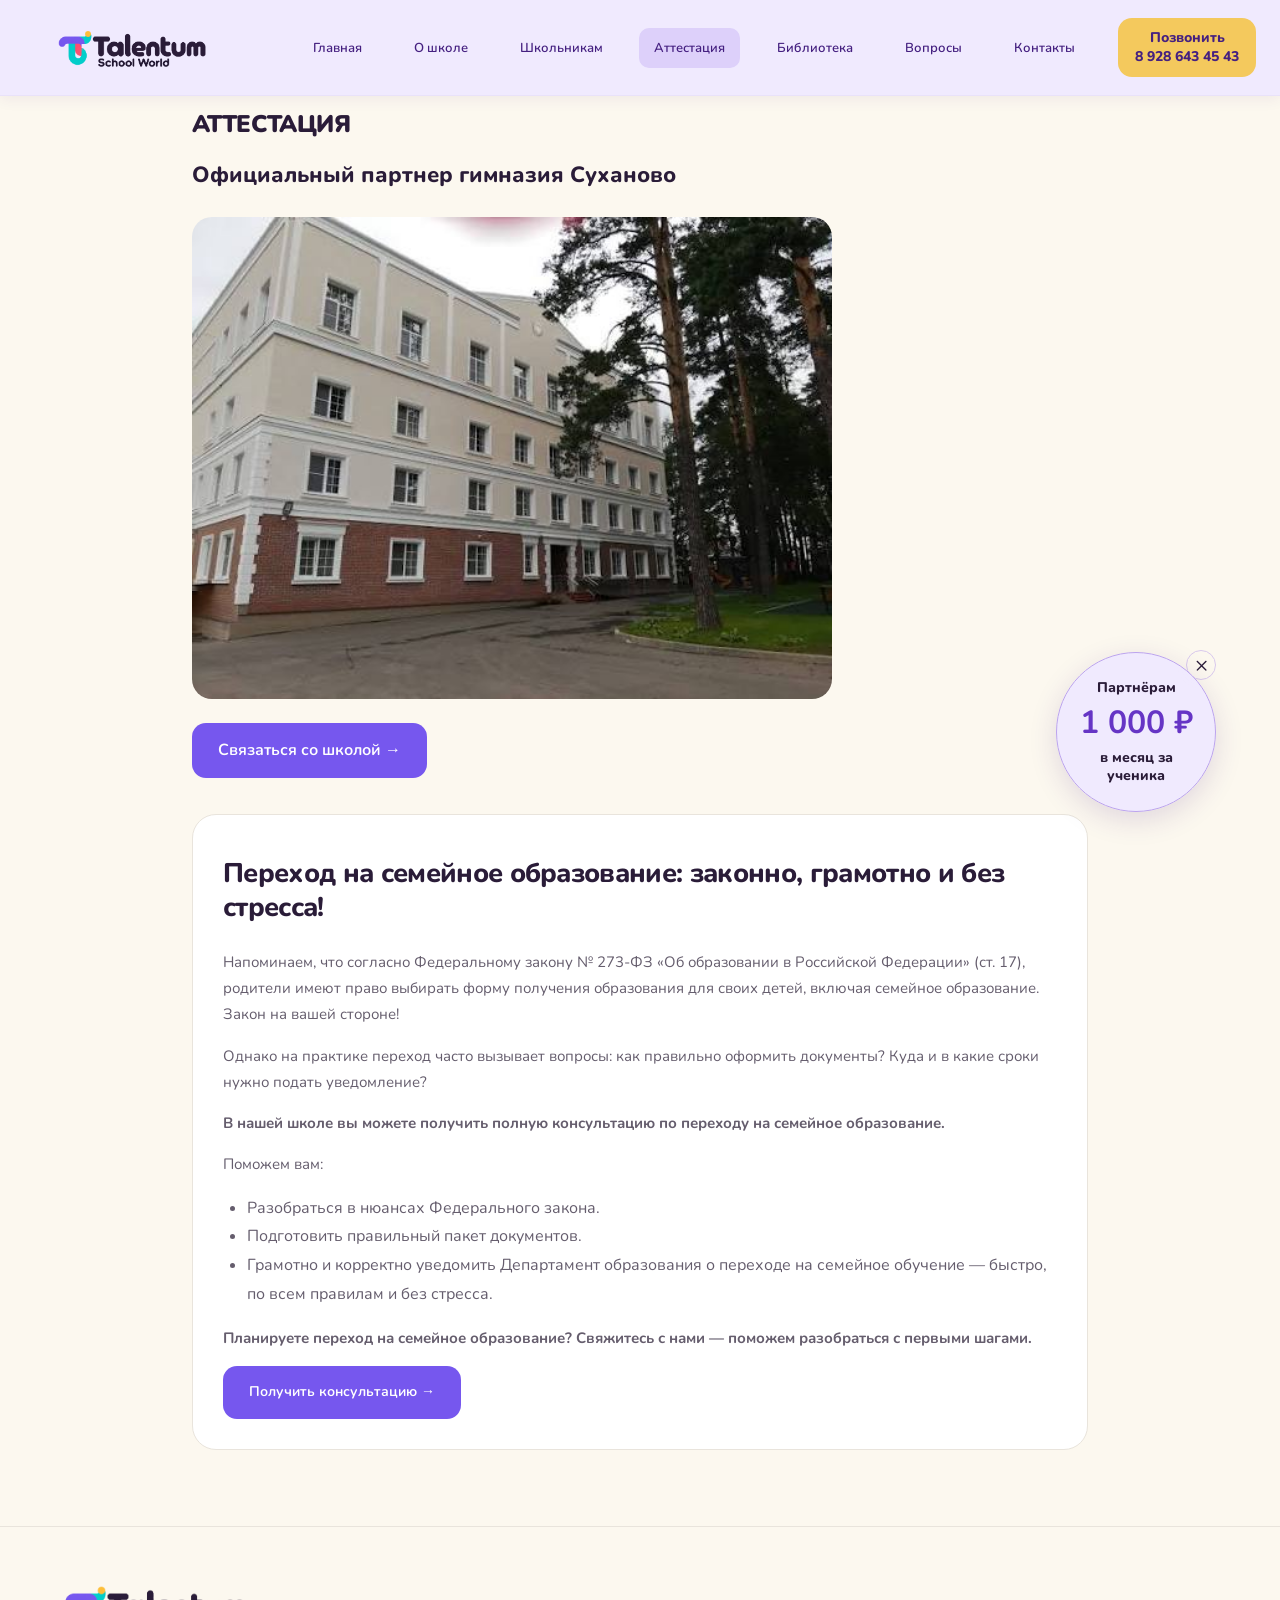
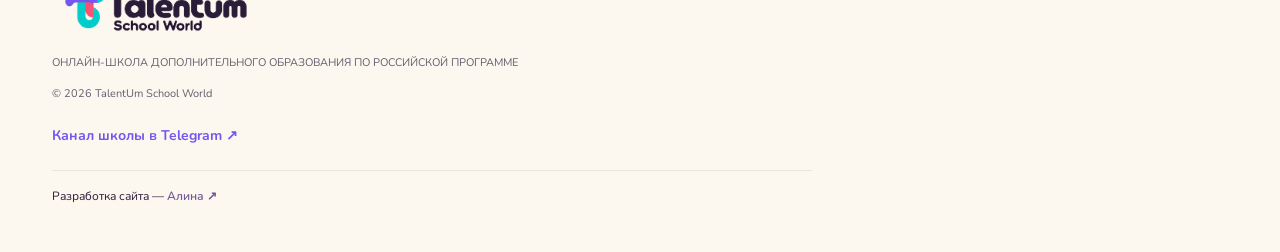
==== commit 92240f91: "Add Alina developer credit with Telegram link to page footers" ====
--- a/attestaciya.html
+++ b/attestaciya.html
@@ -1,3 +1,3 @@
 <!DOCTYPE html>
 
-<html lang="ru"><head><meta charset="utf-8"/><meta content="width=device-width,initial-scale=1" name="viewport"/><title>Аттестация — TalentUm</title><link href="style.css?v=partner-visible-27" rel="stylesheet"/></head><body><header class="header"><div class="wrap" style="display:flex;align-items:center;width:100%"><a aria-label="TalentUm School World — главная" class="logo" href="index.html"><img alt="TalentUm School World" height="724" src="logo.png" width="2172"/></a><input class="mobile-toggle" id="menu" type="checkbox"/><button aria-controls="primary-navigation" aria-expanded="false" aria-label="Открыть меню" class="burger" type="button">☰</button><nav aria-label="Основная навигация" class="nav" id="primary-navigation"><a class="" href="index.html">Главная</a><a class="" href="o-shkole.html">О школе</a><a class="" href="shkolniki.html">Школьникам</a><a class="active" href="attestaciya.html">Аттестация</a><a class="" href="biblioteka.html">Библиотека</a><a class="" href="voprosy.html">Вопросы</a><a class="" href="kontakty.html">Контакты</a></nav><a class="header-booking" href="tel:+79286434543" aria-label="Позвонить в школу: 8 928 643 45 43">Позвонить<br/>8 928 643 45 43</a></div></header><main><section class="section" style="padding-top:12px"><div class="wrap" style="max-width:960px"><h1 style="margin:0 0 16px">АТТЕСТАЦИЯ</h1><p style="font-size:22px;font-weight:800;color:var(--ink)">Официальный партнер гимназия Суханово</p><img src="suhanovo-gymnasium.jpg" alt="Здание гимназии Суханово" width="515" height="388" style="width:100%;max-width:640px;height:auto;border-radius:20px"/><p style="margin:24px 0 0"><a class="btn" href="kontakty.html">Связаться со школой →</a></p><section class="info" aria-labelledby="family-education-heading" style="margin-top:36px"><h2 id="family-education-heading">Переход на семейное образование: законно, грамотно и без стресса!</h2><p>Напоминаем, что согласно Федеральному закону № 273-ФЗ «Об образовании в Российской Федерации» (ст. 17), родители имеют право выбирать форму получения образования для своих детей, включая семейное образование. Закон на вашей стороне!</p><p>Однако на практике переход часто вызывает вопросы: как правильно оформить документы? Куда и в какие сроки нужно подать уведомление?</p><p><strong>В нашей школе вы можете получить полную консультацию по переходу на семейное образование.</strong></p><p>Поможем вам:</p><ul style="padding-left:24px;line-height:1.8;color:var(--muted)"><li>Разобраться в нюансах Федерального закона.</li><li>Подготовить правильный пакет документов.</li><li>Грамотно и корректно уведомить Департамент образования о переходе на семейное обучение — быстро, по всем правилам и без стресса.</li></ul><p><strong>Планируете переход на семейное образование? Свяжитесь с нами — поможем разобраться с первыми шагами.</strong></p><a class="btn" href="kontakty.html">Получить консультацию →</a></section></div></section></main><footer class="footer"><div class="wrap"><div class="logo"><img alt="TalentUm School World" height="724" src="logo.png" width="2172"/></div><p>ОНЛАЙН-ШКОЛА ДОПОЛНИТЕЛЬНОГО ОБРАЗОВАНИЯ ПО РОССИЙСКОЙ ПРОГРАММЕ</p><p>© 2026 TalentUm School World</p><a class="channel-link" href="https://t.me/schoolworldUmmSara" rel="noopener noreferrer" target="_blank">Канал школы в Telegram ↗</a></div></footer><script src="menu.js"></script><script src="partner-banner.js?v=1"></script></body></html>+<html lang="ru"><head><meta charset="utf-8"/><meta content="width=device-width,initial-scale=1" name="viewport"/><title>Аттестация — TalentUm</title><link href="style.css?v=alina-credit-28" rel="stylesheet"/></head><body><header class="header"><div class="wrap" style="display:flex;align-items:center;width:100%"><a aria-label="TalentUm School World — главная" class="logo" href="index.html"><img alt="TalentUm School World" height="724" src="logo.png" width="2172"/></a><input class="mobile-toggle" id="menu" type="checkbox"/><button aria-controls="primary-navigation" aria-expanded="false" aria-label="Открыть меню" class="burger" type="button">☰</button><nav aria-label="Основная навигация" class="nav" id="primary-navigation"><a class="" href="index.html">Главная</a><a class="" href="o-shkole.html">О школе</a><a class="" href="shkolniki.html">Школьникам</a><a class="active" href="attestaciya.html">Аттестация</a><a class="" href="biblioteka.html">Библиотека</a><a class="" href="voprosy.html">Вопросы</a><a class="" href="kontakty.html">Контакты</a></nav><a class="header-booking" href="tel:+79286434543" aria-label="Позвонить в школу: 8 928 643 45 43">Позвонить<br/>8 928 643 45 43</a></div></header><main><section class="section" style="padding-top:12px"><div class="wrap" style="max-width:960px"><h1 style="margin:0 0 16px">АТТЕСТАЦИЯ</h1><p style="font-size:22px;font-weight:800;color:var(--ink)">Официальный партнер гимназия Суханово</p><img src="suhanovo-gymnasium.jpg" alt="Здание гимназии Суханово" width="515" height="388" style="width:100%;max-width:640px;height:auto;border-radius:20px"/><p style="margin:24px 0 0"><a class="btn" href="kontakty.html">Связаться со школой →</a></p><section class="info" aria-labelledby="family-education-heading" style="margin-top:36px"><h2 id="family-education-heading">Переход на семейное образование: законно, грамотно и без стресса!</h2><p>Напоминаем, что согласно Федеральному закону № 273-ФЗ «Об образовании в Российской Федерации» (ст. 17), родители имеют право выбирать форму получения образования для своих детей, включая семейное образование. Закон на вашей стороне!</p><p>Однако на практике переход часто вызывает вопросы: как правильно оформить документы? Куда и в какие сроки нужно подать уведомление?</p><p><strong>В нашей школе вы можете получить полную консультацию по переходу на семейное образование.</strong></p><p>Поможем вам:</p><ul style="padding-left:24px;line-height:1.8;color:var(--muted)"><li>Разобраться в нюансах Федерального закона.</li><li>Подготовить правильный пакет документов.</li><li>Грамотно и корректно уведомить Департамент образования о переходе на семейное обучение — быстро, по всем правилам и без стресса.</li></ul><p><strong>Планируете переход на семейное образование? Свяжитесь с нами — поможем разобраться с первыми шагами.</strong></p><a class="btn" href="kontakty.html">Получить консультацию →</a></section></div></section></main><footer class="footer"><div class="wrap"><div class="logo"><img alt="TalentUm School World" height="724" src="logo.png" width="2172"/></div><p>ОНЛАЙН-ШКОЛА ДОПОЛНИТЕЛЬНОГО ОБРАЗОВАНИЯ ПО РОССИЙСКОЙ ПРОГРАММЕ</p><p>© 2026 TalentUm School World</p><a class="channel-link" href="https://t.me/schoolworldUmmSara" rel="noopener noreferrer" target="_blank">Канал школы в Telegram ↗</a><p class="developer-credit">Разработка сайта — <a href="https://t.me/malinka_vo" target="_blank" rel="noopener noreferrer">Алина ↗</a></p></div></footer><script src="menu.js"></script><script src="partner-banner.js?v=1"></script></body></html>
--- a/style.css
+++ b/style.css
@@ -339,3 +339,9 @@
 @keyframes partner-badge-enter{from{opacity:0;translate:18px 0}to{opacity:1;translate:0 0}}
 @media(max-width:550px){.partner-banner{right:max(24px,env(safe-area-inset-right));bottom:calc(76px + env(safe-area-inset-bottom));width:128px}.partner-banner-open{width:128px;height:128px;padding:16px 12px;gap:5px}.partner-banner-open span{font-size:12px}.partner-banner-open strong{font-size:26px}}
 @media(prefers-reduced-motion:reduce){.partner-banner{animation:none}}
+
+/* Subtle developer attribution at the foot of each page. */
+.footer .developer-credit{margin:24px 0 0;padding-top:16px;border-top:1px solid var(--line);font-size:12px;line-height:1.6;color:#756A82}
+.footer .developer-credit a{color:#73589A;font-weight:600;transition:color .25s}
+.footer .developer-credit a:hover,.footer .developer-credit a:focus-visible{color:#6635C5;text-decoration:underline;text-underline-offset:3px}
+@media(prefers-reduced-motion:reduce){.footer .developer-credit a{transition:none}}
